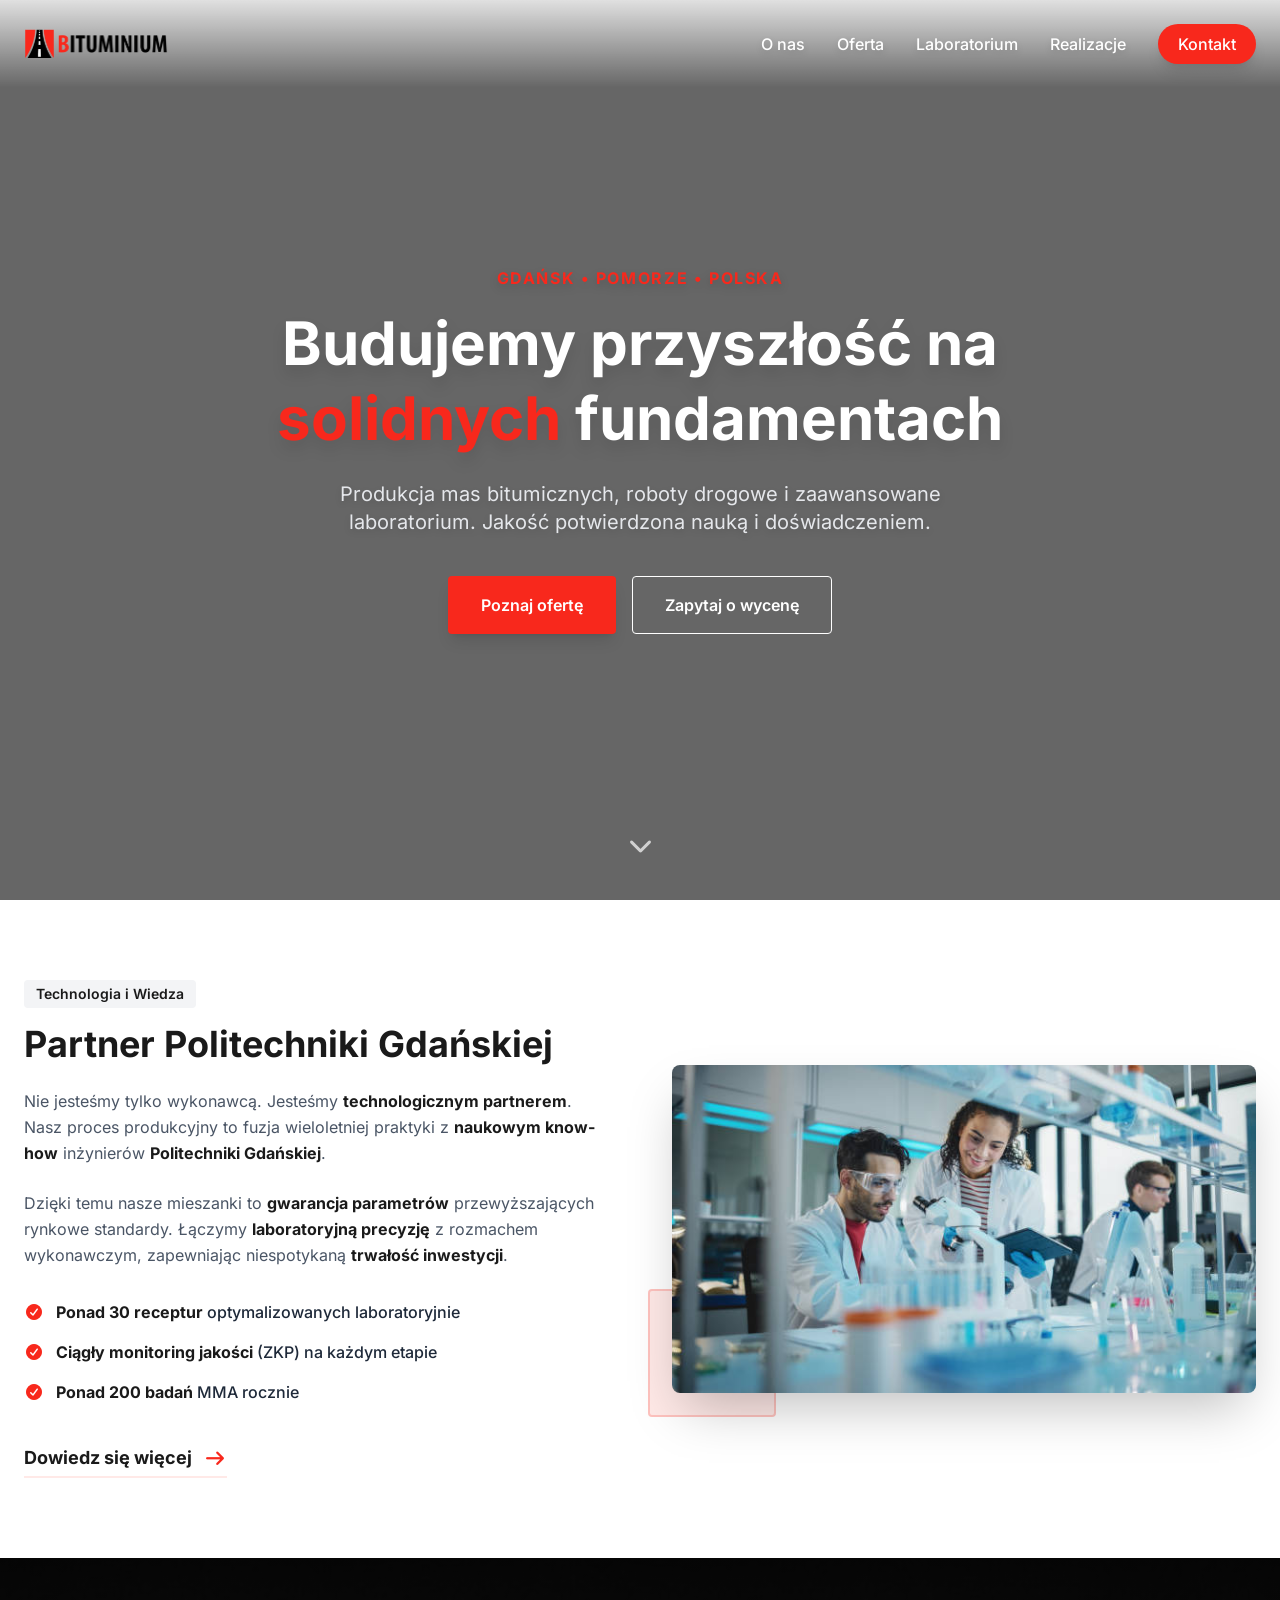
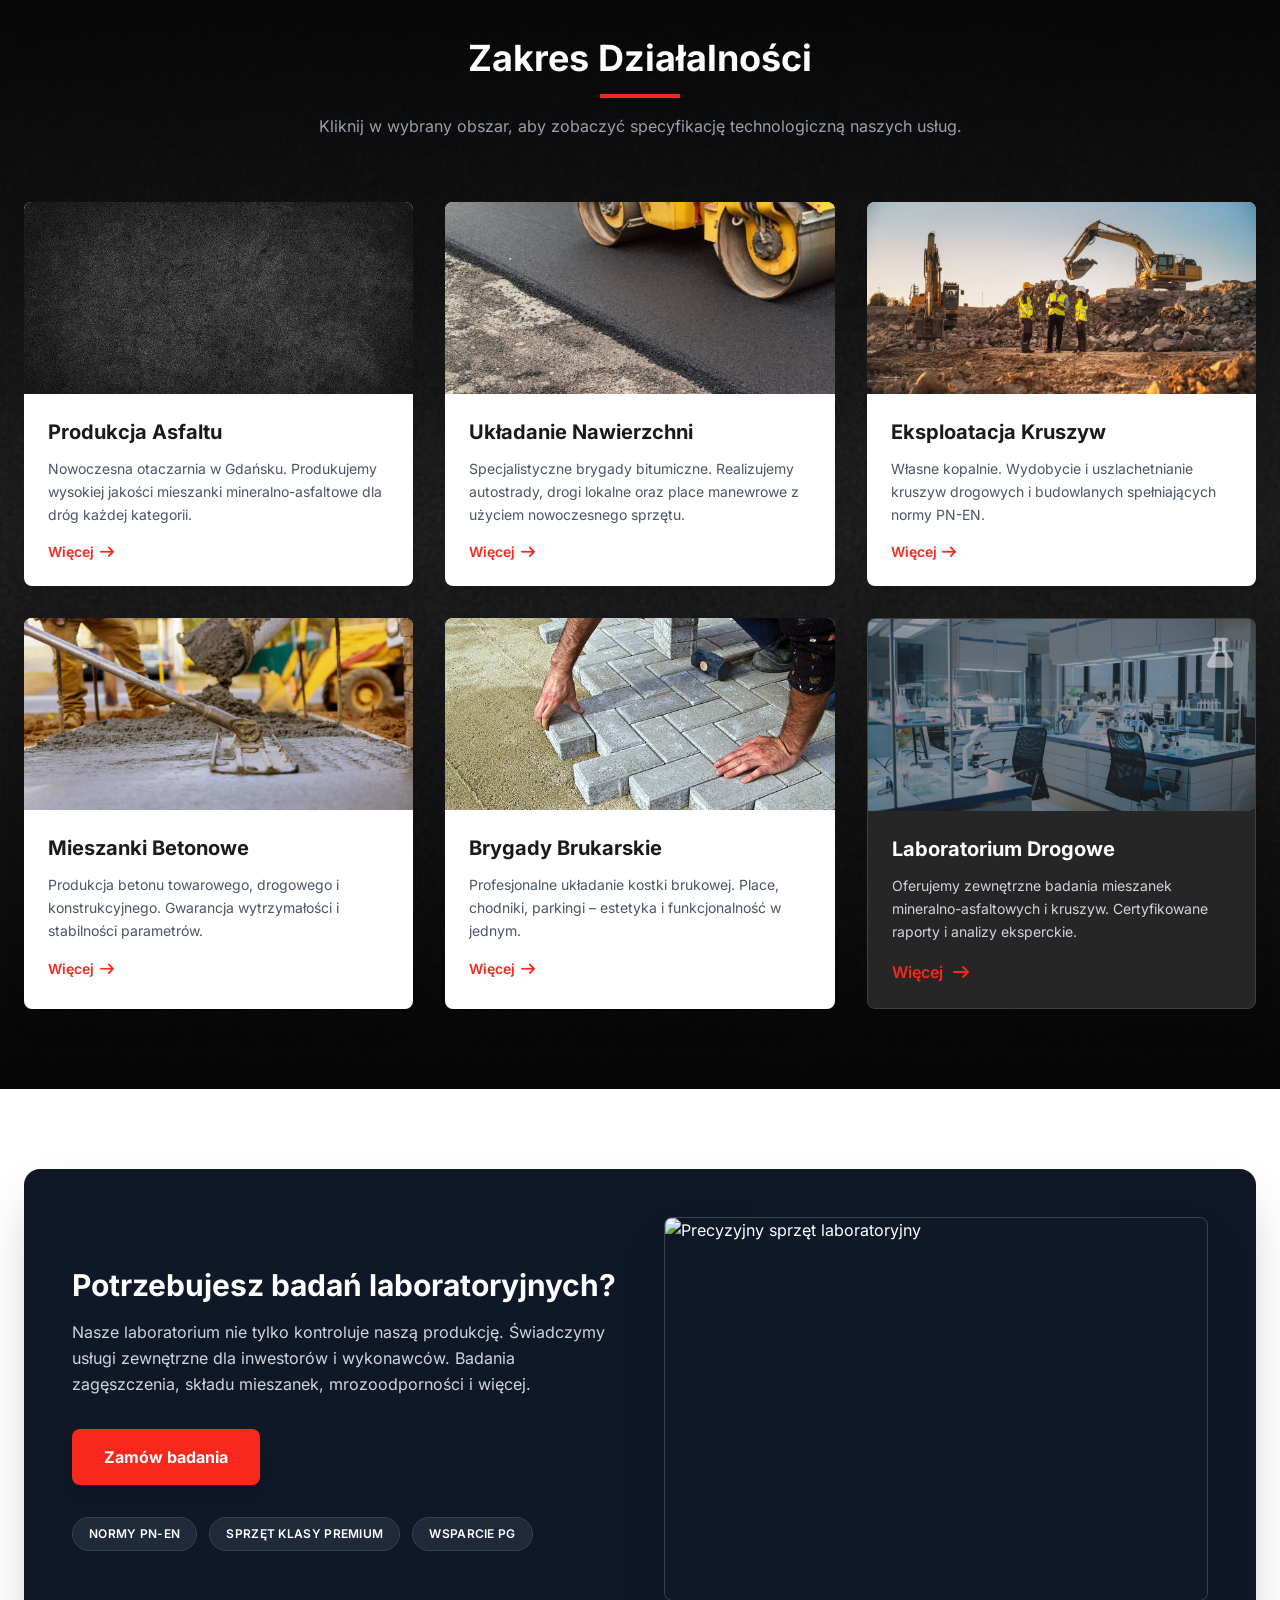
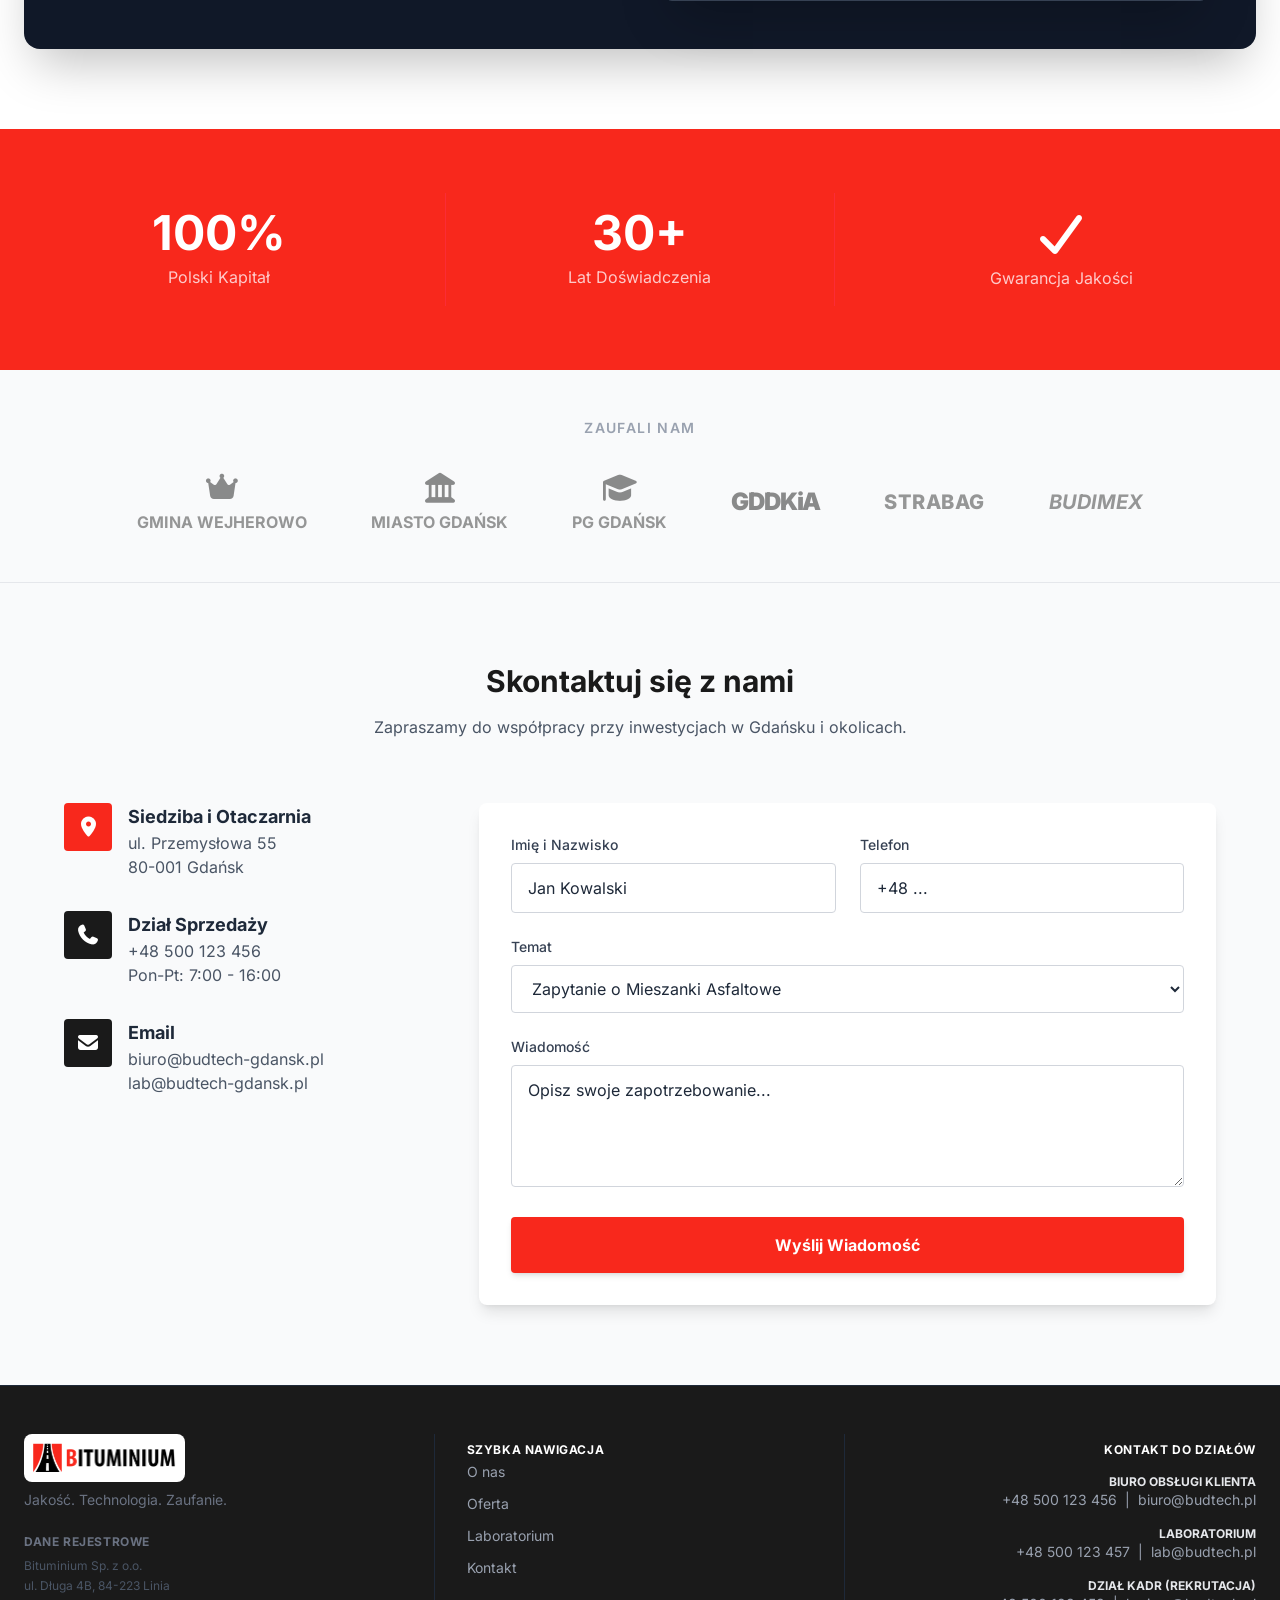
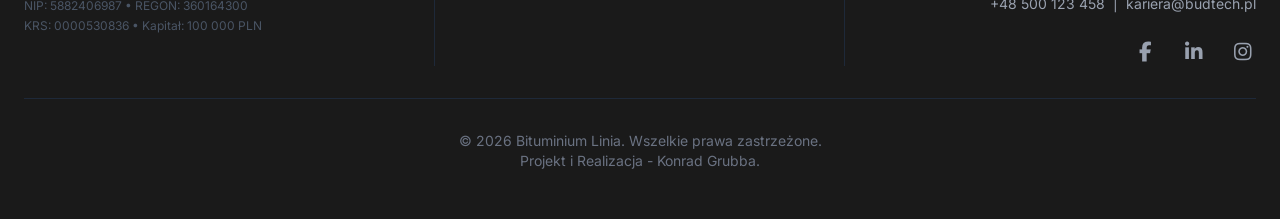
==== index.html @ 9b668a24 "Add files via upload" ====
﻿<!DOCTYPE html>
<html lang="pl">
<head>
    <meta charset="UTF-8">
    <meta name="viewport" content="width=device-width, initial-scale=1.0">
    <title>Infrastruktura i Budownictwo Drogowe | Jakość i Technologia</title>
    <link rel="stylesheet" href="Assets/CSS/style.css">

    <!-- Tailwind CSS (Styling Framework) -->
    <!-- <script src="https://cdn.tailwindcss.com"></script> -->
    <link rel="stylesheet" href="Assets/CSS/tailwind.css" />

    <!-- Font Awesome (Icons) -->
    <!-- <link rel="stylesheet" href="https://cdnjs.cloudflare.com/ajax/libs/font-awesome/6.4.0/css/all.min.css"> -->
    <link rel="stylesheet" href="Assets/CSS/all.min.css" />

    <!-- Google Fonts (Modern, Technical Font) -->
    <!-- <link href="https://fonts.googleapis.com/css2?family=Inter:wght@300;400;600;700&display=swap" rel="stylesheet"> -->
    <link rel="stylesheet" href="Assets/CSS/fonts.css" />

    <!-- Konfiguracja kolorów Tailwind -->
    <script src="Scripts/tailwind.js"></script>

    <script src="Scripts/script.js" defer></script>
    <script src="Scripts/modal.js" defer></script>

</head>
<body class="bg-white text-gray-800">

    <!-- Navigation -->
    <nav id="navbar" class="fixed w-full z-50 transition-all duration-300 bg-gradient-to-b from-white/80 to-transparent text-white py-6">
        <div class="container mx-auto px-6 flex justify-between items-center">
            <a href="index.html" class="flex items-center">
                <img src="Assets/Images/logo.png"
                     alt="Bituminium"
                     class="h-8 w-auto object-contain">
            </a>

            <!-- Desktop Menu -->
            <div class="hidden md:flex space-x-8 items-center font-medium">
                <a href="about.html" class="hover:text-brand-red transition shadow-black drop-shadow-md">O nas</a>
                <a href="service.html" class="hover:text-brand-red transition shadow-black drop-shadow-md">Oferta</a>
                <a href="lab.html" class="hover:text-brand-red transition shadow-black drop-shadow-md">Laboratorium</a>
                <a href="gallery.html" class="hover:text-brand-red transition shadow-black drop-shadow-md">Realizacje</a>
                <a href="contact.html" class="px-5 py-2 bg-brand-red hover:bg-brand-darkRed rounded-full transition text-white shadow-lg">Kontakt</a>
            </div>

            <!-- Mobile Menu Button -->
            <button id="mobile-menu-btn" class="md:hidden text-2xl focus:outline-none">
                <i id="mobile-menu-icon" class="fa-solid fa-bars transition-transform duration-300"></i>
            </button>
        </div>

        <!-- Mobile Menu Panel -->
        <div id="mobile-menu" class="md:hidden bg-white/90 backdrop-blur-md rounded-t-2xl rounded-b-2xl w-full absolute top-full left-0 border-t border-b border-gray-200 transition-all duration-300 ease-in-out opacity-0 invisible -translate-y-4 shadow-xl">
            <div id="mobile-menu-inner" class="flex flex-col px-6 py-4 space-y-4 text-brand-black">
                <a href="about.html" class="block px-6 py-4 text-lg rounded-2xl hover:text-brand-red hover:bg-gray-100 transition">O nas</a>
                <a href="service.html" class="block px-6 py-4 text-lg rounded-2xl hover:text-brand-red hover:bg-gray-100 transition">Oferta</a>
                <a href="lab.html" class="block px-6 py-4 text-lg rounded-2xl hover:text-brand-red hover:bg-gray-100 transition">Laboratorium</a>
                <a href="gallery.html" class="block px-6 py-4 text-lg rounded-2xl hover:text-brand-red hover:bg-gray-100 transition">Realizacje</a>
                <a href="contact.html" class="block px-6 py-4 text-lg rounded-2xl text-white bg-brand-red font-bold text-center mt-2 transition shadow-md">Kontakt</a>
            </div>
        </div>
    </nav>

    <!-- Hero Section with Video Background -->
    <header class="relative h-screen flex items-center justify-center text-center px-6 overflow-hidden">

        <!-- Video Background -->
        <div class="absolute inset-0 w-full h-full z-0">
            <video autoplay muted loop playsinline class="object-cover w-full h-full">
                <source src="Assets/Video/hero.mp4" type="video/mp4">
                Twoja przeglądarka nie obsługuje wideo.
            </video>
            <div class="absolute inset-0 bg-black/60 z-10"></div>
        </div>

        <div class="max-w-4xl text-white fade-in-section relative z-20">
            <p class="text-brand-red font-bold tracking-widest uppercase mb-4 text-sm md:text-base drop-shadow-lg">Gdańsk • Pomorze • Polska</p>
            <h1 class="text-4xl md:text-6xl font-bold mb-6 leading-tight drop-shadow-xl">
                Budujemy przyszłość na <span class="text-brand-red">solidnych</span> fundamentach
            </h1>
            <p class="text-gray-200 text-lg md:text-xl mb-10 max-w-2xl mx-auto drop-shadow-md">
                Produkcja mas bitumicznych, roboty drogowe i zaawansowane laboratorium.
                Jakość potwierdzona nauką i doświadczeniem.
            </p>
            <div class="flex flex-col md:flex-row gap-4 justify-center">
                <a href="service.html" class="px-8 py-4 bg-brand-red hover:bg-brand-darkRed text-white rounded font-semibold transition shadow-lg border border-transparent">
                    Poznaj ofertę
                </a>
                <a href="contact.html" class="px-8 py-4 bg-transparent hover:bg-white hover:text-brand-black text-white border border-white rounded font-semibold transition backdrop-blur-sm">
                    Zapytaj o wycenę
                </a>
            </div>
        </div>

        <!-- Scroll Down Indicator -->
        <div class="absolute bottom-10 left-1/2 transform -translate-x-1/2 animate-bounce text-white opacity-70 z-20">
            <i class="fa-solid fa-chevron-down text-2xl"></i>
        </div>
    </header>

    <!-- O Nas / Współpraca z PG -->
    <section id="o-nas" class="py-20 bg-white">
        <div class="container mx-auto px-6">
            <div class="flex flex-col lg:flex-row items-center gap-16">

                <!-- Left Column: Content & Action -->
                <div class="lg:w-1/2 fade-in-section flex flex-col justify-center">
                    <div class="inline-block bg-gray-100 text-brand-black px-3 py-1 rounded text-sm font-semibold mb-4 self-start">
                        Technologia i Wiedza
                    </div>
                    <h2 class="text-3xl md:text-4xl font-bold mb-6 text-brand-black">
                        Partner Politechniki Gdańskiej
                    </h2>
                    <p class="text-gray-600 mb-6 leading-relaxed">
                        Nie jesteśmy tylko wykonawcą. Jesteśmy <strong class="text-brand-black">technologicznym partnerem</strong>.
                        Nasz proces produkcyjny to fuzja wieloletniej praktyki z <strong class="text-brand-black">naukowym know-how</strong>
                        inżynierów <strong class="text-brand-black">Politechniki Gdańskiej</strong>.
                    </p>
                    <p class="text-gray-600 mb-8 leading-relaxed">
                        Dzięki temu nasze mieszanki to <strong class="text-brand-black">gwarancja parametrów</strong> przewyższających rynkowe standardy.
                        Łączymy <strong class="text-brand-black">laboratoryjną precyzję</strong> z rozmachem wykonawczym, zapewniając
                        niespotykaną <strong class="text-brand-black">trwałość inwestycji</strong>.
                    </p>

                    <ul class="space-y-4 mb-10">
                        <li class="flex items-center">
                            <span class="text-brand-red mr-3"><i class="fa-solid fa-check-circle"></i></span>
                            <span class="font-medium"><strong class="text-brand-black">Ponad 30 receptur</strong> optymalizowanych laboratoryjnie</span>
                        </li>
                        <li class="flex items-center">
                            <span class="text-brand-red mr-3"><i class="fa-solid fa-check-circle"></i></span>
                            <span class="font-medium"><strong class="text-brand-black">Ciągły monitoring jakości</strong> (ZKP) na każdym etapie</span>
                        </li>
                        <li class="flex items-center">
                            <span class="text-brand-red mr-3"><i class="fa-solid fa-check-circle"></i></span>
                            <span class="font-medium"><strong class="text-brand-black">Ponad 200 badań</strong> MMA rocznie</span>
                        </li>
                    </ul>

                    <a href="about.html" class="group inline-flex items-center gap-3 text-brand-black font-bold text-lg hover:text-brand-red transition border-b-2 border-brand-red/10 hover:border-brand-red pb-1 self-start">
                        Dowiedz się więcej
                        <i class="fa-solid fa-arrow-right transform group-hover:translate-x-1 transition text-brand-red"></i>
                    </a>
                </div>

                <!-- Right Column: Visual Only -->
                <div class="lg:w-1/2 fade-in-section delay-100 flex flex-col items-center">

                    <div class="relative w-full group cursor-pointer">
                        <a href="about.html" class="block relative z-10 overflow-hidden rounded-lg shadow-2xl">
                            <img src="Assets/Images/lab1.jpg"
                                 alt="Inżynierowie w laboratorium"
                                 class="w-full h-full object-cover transform transition duration-500 group-hover:scale-105 group-hover:brightness-90">

                            <div class="absolute inset-0 flex items-center justify-center opacity-0 group-hover:opacity-100 transition duration-300 bg-black/20">
                                <div class="w-16 h-16 bg-white rounded-full flex items-center justify-center text-brand-red text-2xl shadow-xl transform scale-75 group-hover:scale-100 transition duration-300">
                                    <i class="fa-solid fa-arrow-right"></i>
                                </div>
                            </div>
                        </a>

                        <div class="absolute -bottom-6 -left-6 w-32 h-32 bg-brand-red/10 border-2 border-brand-red/20 rounded z-0 hidden md:block"></div>
                    </div>

                </div>
            </div>
        </div>
    </section>

    <!-- Oferta (DARK MODE SECTION) -->
    <section id="oferta" class="py-20 relative bg-brand-black overflow-hidden">

        <!-- Dark Textured Background -->
        <div class="absolute inset-0 z-0 pointer-events-none">
            <!-- Ciemna tekstura asfaltu/betonu z niskim opacity -->
            <img src="Assets/Images/asfalt.jpg"
                 class="w-full h-full object-cover opacity-[0.15] grayscale"
                 alt="Tekstura tła">
            <!-- Winieta na krawędziach dla lepszego efektu -->
            <div class="absolute inset-0 bg-gradient-to-t from-black via-transparent to-black opacity-80"></div>
        </div>

        <div class="container mx-auto px-6 relative z-10">
            <div class="text-center mb-16 fade-in-section">
                <!-- Zmiana koloru tekstu na biały -->
                <h2 class="text-3xl md:text-4xl font-bold text-white mb-4">Zakres Działalności</h2>
                <div class="w-20 h-1 bg-brand-red mx-auto"></div>
                <p class="text-gray-400 mt-4 max-w-2xl mx-auto">Kliknij w wybrany obszar, aby zobaczyć specyfikację technologiczną naszych usług.</p>
            </div>

            <div class="grid grid-cols-1 md:grid-cols-2 lg:grid-cols-3 gap-8">

                <!-- Service 1: Asfalt -->
                <div class="service-card bg-white rounded-lg shadow-xl border-0 overflow-hidden group fade-in-section" onclick="openServiceModal('asfalt')">
                    <div class="h-48 overflow-hidden">
                        <img src="Assets/Images/asfalt.jpg"
                             alt="Otaczarnia mas bitumicznych"
                             class="w-full h-full object-cover transform group-hover:scale-110 transition duration-500">
                    </div>
                    <div class="p-6">
                        <h3 class="text-xl font-bold mb-3 text-brand-black">Produkcja Asfaltu</h3>
                        <p class="text-gray-600 text-sm leading-relaxed mb-4">
                            Nowoczesna otaczarnia w Gdańsku. Produkujemy wysokiej jakości mieszanki mineralno-asfaltowe dla dróg każdej kategorii.
                        </p>
                        <div class="text-brand-red text-sm font-semibold flex items-center gap-1 group-hover:gap-2 transition-all">
                            Więcej <i class="fa-solid fa-arrow-right"></i>
                        </div>
                    </div>
                </div>

                <!-- Service 2: Nawierzchnie -->
                <div class="service-card bg-white rounded-lg shadow-xl border-0 overflow-hidden group fade-in-section delay-100" onclick="openServiceModal('nawierzchnie')">
                    <div class="h-48 overflow-hidden">
                        <img src="Assets/Images/MMA.jpg"
                             alt="Rozściełacz asfaltu przy pracy"
                             class="w-full h-full object-cover transform group-hover:scale-110 transition duration-500">
                    </div>
                    <div class="p-6">
                        <h3 class="text-xl font-bold mb-3 text-brand-black">Układanie Nawierzchni</h3>
                        <p class="text-gray-600 text-sm leading-relaxed mb-4">
                            Specjalistyczne brygady bitumiczne. Realizujemy autostrady, drogi lokalne oraz place manewrowe z użyciem nowoczesnego sprzętu.
                        </p>
                        <div class="text-brand-red text-sm font-semibold flex items-center gap-1 group-hover:gap-2 transition-all">
                            Więcej <i class="fa-solid fa-arrow-right"></i>
                        </div>
                    </div>
                </div>

                <!-- Service 3: Kruszywa -->
                <div class="service-card bg-white rounded-lg shadow-xl border-0 overflow-hidden group fade-in-section delay-200" onclick="openServiceModal('kruszywa')">
                    <div class="h-48 overflow-hidden">
                        <img src="Assets/Images/zwirownia.jpg"
                             alt="Kruszywo budowlane"
                             class="w-full h-full object-cover transform group-hover:scale-110 transition duration-500">
                    </div>
                    <div class="p-6">
                        <h3 class="text-xl font-bold mb-3 text-brand-black">Eksploatacja Kruszyw</h3>
                        <p class="text-gray-600 text-sm leading-relaxed mb-4">
                            Własne kopalnie. Wydobycie i uszlachetnianie kruszyw drogowych i budowlanych spełniających normy PN-EN.
                        </p>
                        <div class="text-brand-red text-sm font-semibold flex items-center gap-1 group-hover:gap-2 transition-all">
                            Więcej <i class="fa-solid fa-arrow-right"></i>
                        </div>
                    </div>
                </div>

                <!-- Service 4: Beton -->
                <div class="service-card bg-white rounded-lg shadow-xl border-0 overflow-hidden group fade-in-section" onclick="openServiceModal('beton')">
                    <div class="h-48 overflow-hidden">
                        <img src="Assets/Images/beton.jpg"
                             alt="Betonowóz na budowie"
                             class="w-full h-full object-cover transform group-hover:scale-110 transition duration-500">
                    </div>
                    <div class="p-6">
                        <h3 class="text-xl font-bold mb-3 text-brand-black">Mieszanki Betonowe</h3>
                        <p class="text-gray-600 text-sm leading-relaxed mb-4">
                            Produkcja betonu towarowego, drogowego i konstrukcyjnego. Gwarancja wytrzymałości i stabilności parametrów.
                        </p>
                        <div class="text-brand-red text-sm font-semibold flex items-center gap-1 group-hover:gap-2 transition-all">
                            Więcej <i class="fa-solid fa-arrow-right"></i>
                        </div>
                    </div>
                </div>

                <!-- Service 5: Bruk -->
                <div class="service-card bg-white rounded-lg shadow-xl border-0 overflow-hidden group fade-in-section delay-100" onclick="openServiceModal('bruk')">
                    <div class="h-48 overflow-hidden">
                        <img src="Assets/Images/bruk.jpg"
                             alt="Układanie kostki brukowej"
                             class="w-full h-full object-cover transform group-hover:scale-110 transition duration-500">
                    </div>
                    <div class="p-6">
                        <h3 class="text-xl font-bold mb-3 text-brand-black">Brygady Brukarskie</h3>
                        <p class="text-gray-600 text-sm leading-relaxed mb-4">
                            Profesjonalne układanie kostki brukowej. Place, chodniki, parkingi – estetyka i funkcjonalność w jednym.
                        </p>
                        <div class="text-brand-red text-sm font-semibold flex items-center gap-1 group-hover:gap-2 transition-all">
                            Więcej <i class="fa-solid fa-arrow-right"></i>
                        </div>
                    </div>
                </div>

                <!-- Service 6: Lab (Dark on Dark, but with border/shadow pop) -->
                <div class="service-card bg-neutral-800 text-white rounded-lg shadow-xl border border-neutral-700 overflow-hidden group fade-in-section delay-200 relative" onclick="openServiceModal('lab')">
                    <div class="h-48 overflow-hidden relative">
                        <img src="Assets/Images/lab.jpg"
                             alt="Laboratorium badawcze"
                             class="w-full h-full object-cover transform group-hover:scale-110 transition duration-500 opacity-60 group-hover:opacity-80">
                        <div class="absolute top-0 right-0 p-4 opacity-50 text-white text-3xl z-10">
                            <i class="fa-solid fa-flask"></i>
                        </div>
                    </div>

                    <div class="p-6 relative z-10">
                        <h3 class="text-xl font-bold mb-3">Laboratorium Drogowe</h3>
                        <p class="text-gray-300 text-sm leading-relaxed mb-4">
                            Oferujemy zewnętrzne badania mieszanek mineralno-asfaltowych i kruszyw. Certyfikowane raporty i analizy eksperckie.
                        </p>
                        <div class="inline-block text-brand-red font-semibold hover:text-white transition cursor-pointer flex items-center gap-1 group-hover:gap-2">
                            Więcej <i class="fa-solid fa-arrow-right ml-1"></i>
                        </div>
                    </div>
                </div>

            </div>
        </div>
    </section>

    <!-- Laboratorium Detail Section -->
    <section id="laboratorium" class="py-20 bg-white relative overflow-hidden">
        <div class="container mx-auto px-6 relative z-10">
            <div class="flex flex-col lg:flex-row items-center justify-between bg-gray-900 text-white rounded-2xl p-8 md:p-12 shadow-2xl gap-12">

                <!-- Left Column: Content + CTA -->
                <div class="lg:w-1/2 flex flex-col items-start">
                    <h2 class="text-3xl font-bold mb-4">Potrzebujesz badań laboratoryjnych?</h2>
                    <p class="text-gray-300 mb-8 leading-relaxed">
                        Nasze laboratorium nie tylko kontroluje naszą produkcję. Świadczymy usługi zewnętrzne dla inwestorów i wykonawców.
                        Badania zagęszczenia, składu mieszanek, mrozoodporności i więcej.
                    </p>

                    <a href="contact.html" class="bg-brand-red hover:bg-white hover:text-brand-red text-white px-8 py-4 rounded-lg font-bold transition text-center shadow-lg mb-8 inline-block">
                        Zamów badania
                    </a>

                    <div class="flex flex-wrap gap-3">
                        <span class="px-4 py-2 bg-gray-800 rounded-full text-xs font-semibold border border-gray-700 uppercase tracking-wide">Normy PN-EN</span>
                        <span class="px-4 py-2 bg-gray-800 rounded-full text-xs font-semibold border border-gray-700 uppercase tracking-wide">Sprzęt klasy premium</span>
                        <span class="px-4 py-2 bg-gray-800 rounded-full text-xs font-semibold border border-gray-700 uppercase tracking-wide">Wsparcie PG</span>
                    </div>
                </div>

                <!-- Right Column: Visual Only (Image) -->
                <div class="lg:w-1/2 w-full flex justify-center lg:justify-end">
                    <img src="https://images.unsplash.com/photo-1579154204601-01588f351e67?q=80&w=1000&auto=format&fit=crop"
                         alt="Precyzyjny sprzęt laboratoryjny"
                         class="rounded-lg shadow-2xl border border-gray-700 w-full object-cover h-64 md:h-80 lg:h-96 transform hover:scale-[1.02] transition duration-500">
                </div>
            </div>
        </div>
    </section>

    <!-- Dlaczego My? (Numbers/Stats) -->
    <section class="py-16 bg-brand-red text-white">
        <div class="container mx-auto px-6">
            <div class="grid grid-cols-1 md:grid-cols-3 gap-8 text-center">
                <div class="p-4">
                    <div class="text-5xl font-bold mb-2">100%</div>
                    <div class="text-red-200">Polski Kapitał</div>
                </div>
                <div class="p-4 border-l-0 md:border-l border-red-500 border-r-0 md:border-r">
                    <div class="text-5xl font-bold mb-2">30+</div>
                    <div class="text-red-200">Lat Doświadczenia</div>
                </div>
                <div class="p-4">
                    <div class="text-5xl font-bold mb-2"><i class="fa-solid fa-check"></i></div>
                    <div class="text-red-200">Gwarancja Jakości</div>
                </div>
            </div>
        </div>
    </section>

    <!-- Logotypy Partnerów -->
    <section class="py-12 bg-gray-50 border-b border-gray-200">
        <div class="container mx-auto px-6">
            <h3 class="text-center text-gray-400 font-semibold uppercase tracking-widest text-sm mb-8">Zaufali nam</h3>
            <div class="flex flex-wrap justify-center items-center gap-10 md:gap-16">

                <div class="partner-logo flex flex-col items-center">
                    <div class="text-3xl text-gray-700 mb-1"><i class="fa-solid fa-crown"></i></div>
                    <span class="font-bold text-gray-600">GMINA WEJHEROWO</span>
                </div>

                <div class="partner-logo flex flex-col items-center">
                    <div class="text-3xl text-gray-700 mb-1"><i class="fa-solid fa-landmark"></i></div>
                    <span class="font-bold text-gray-600">MIASTO GDAŃSK</span>
                </div>

                <div class="partner-logo flex flex-col items-center">
                    <div class="text-3xl text-gray-700 mb-1"><i class="fa-solid fa-graduation-cap"></i></div>
                    <span class="font-bold text-gray-600">PG GDAŃSK</span>
                </div>

                <div class="partner-logo">
                    <span class="text-2xl font-black text-gray-700 tracking-tighter">GDDKiA</span>
                </div>

                <div class="partner-logo">
                    <span class="text-xl font-extrabold text-gray-600 tracking-wide">STRABAG</span>
                </div>

                <div class="partner-logo">
                    <span class="text-xl font-bold text-gray-600 italic">BUDIMEX</span>
                </div>

            </div>
        </div>
    </section>

    <!-- Kontakt -->
    <section id="kontakt" class="py-20 bg-gray-50">
        <div class="container mx-auto px-6">
            <div class="text-center mb-16">
                <h2 class="text-3xl font-bold text-brand-black mb-4">Skontaktuj się z nami</h2>
                <p class="text-gray-600">Zapraszamy do współpracy przy inwestycjach w Gdańsku i okolicach.</p>
            </div>

            <div class="flex flex-col lg:flex-row gap-12 max-w-6xl mx-auto">
                <div class="lg:w-1/3 space-y-8">
                    <div class="flex items-start">
                        <div class="w-12 h-12 bg-brand-red text-white rounded flex items-center justify-center text-xl shrink-0">
                            <i class="fa-solid fa-location-dot"></i>
                        </div>
                        <div class="ml-4">
                            <h3 class="font-bold text-lg">Siedziba i Otaczarnia</h3>
                            <p class="text-gray-600">ul. Przemysłowa 55<br>80-001 Gdańsk</p>
                        </div>
                    </div>

                    <div class="flex items-start">
                        <div class="w-12 h-12 bg-brand-black text-white rounded flex items-center justify-center text-xl shrink-0">
                            <i class="fa-solid fa-phone"></i>
                        </div>
                        <div class="ml-4">
                            <h3 class="font-bold text-lg">Dział Sprzedaży</h3>
                            <p class="text-gray-600">+48 500 123 456<br>Pon-Pt: 7:00 - 16:00</p>
                        </div>
                    </div>

                    <div class="flex items-start">
                        <div class="w-12 h-12 bg-brand-black text-white rounded flex items-center justify-center text-xl shrink-0">
                            <i class="fa-solid fa-envelope"></i>
                        </div>
                        <div class="ml-4">
                            <h3 class="font-bold text-lg">Email</h3>
                            <p class="text-gray-600">biuro@budtech-gdansk.pl<br>lab@budtech-gdansk.pl</p>
                        </div>
                    </div>
                </div>

                <div class="lg:w-2/3 bg-white p-8 rounded-lg shadow-lg">
                    <form onsubmit="event.preventDefault(); alert('Wiadomość została wysłana (symulacja).');">
                        <div class="grid grid-cols-1 md:grid-cols-2 gap-6 mb-6">
                            <div>
                                <label class="block text-sm font-medium text-gray-700 mb-2">Imię i Nazwisko</label>
                                <input type="text" class="w-full px-4 py-3 border border-gray-300 rounded focus:outline-none focus:border-brand-red focus:ring-1 focus:ring-brand-red transition" placeholder="Jan Kowalski">
                            </div>
                            <div>
                                <label class="block text-sm font-medium text-gray-700 mb-2">Telefon</label>
                                <input type="tel" class="w-full px-4 py-3 border border-gray-300 rounded focus:outline-none focus:border-brand-red focus:ring-1 focus:ring-brand-red transition" placeholder="+48 ...">
                            </div>
                        </div>
                        <div class="mb-6">
                            <label class="block text-sm font-medium text-gray-700 mb-2">Temat</label>
                            <select class="w-full px-4 py-3 border border-gray-300 rounded focus:outline-none focus:border-brand-red transition">
                                <option>Zapytanie o Mieszanki Asfaltowe</option>
                                <option>Usługi Brukarskie</option>
                                <option>Laboratorium</option>
                                <option>Kruszywa</option>
                                <option>Inne</option>
                            </select>
                        </div>
                        <div class="mb-6">
                            <label class="block text-sm font-medium text-gray-700 mb-2">Wiadomość</label>
                            <textarea rows="4" class="w-full px-4 py-3 border border-gray-300 rounded focus:outline-none focus:border-brand-red focus:ring-1 focus:ring-brand-red transition" placeholder="Opisz swoje zapotrzebowanie..."></textarea>
                        </div>
                        <button type="submit" class="w-full bg-brand-red hover:bg-brand-darkRed text-white font-bold py-4 rounded transition shadow-md">
                            Wyślij Wiadomość
                        </button>
                    </form>
                </div>
            </div>
        </div>
    </section>

    <!-- Footer -->
    <footer class="bg-brand-black text-white py-12 border-t border-gray-800">
        <div class="container mx-auto px-6">
            <div class="grid grid-cols-1 md:grid-cols-3 gap-8 md:gap-0 mb-8">

                <div class="flex flex-col items-center md:items-start text-center md:text-left md:border-r border-gray-800 md:pr-8">
                    <a href="index.html" class="inline-block mb-2 bg-white rounded-lg p-2">
                        <img src="Assets/Images/logo.png" alt="Bituminium Sp. z o. o." class="h-8 w-auto object-contain">
                    </a>
                    <p class="text-gray-500 text-sm mb-6">Jakość. Technologia. Zaufanie.</p>

                    <div class="text-xs text-gray-600 space-y-1">
                        <p class="font-bold text-gray-500 uppercase tracking-wider mb-2">Dane Rejestrowe</p>
                        <p>Bituminium Sp. z o.o.</p>
                        <p>ul. Długa 4B, 84-223 Linia</p>
                        <p>NIP: 5882406987 &bull; REGON: 360164300</p>
                        <p>KRS: 0000530836 &bull; Kapitał: 100 000 PLN</p>
                    </div>
                </div>

                <div class="flex flex-col items-center md:items-start space-y-3 pt-2 md:border-r border-gray-800 md:px-8">
                    <span class="text-white font-bold uppercase tracking-wider text-xs mb-1">Szybka Nawigacja</span>
                    <a href="about.html" class="text-gray-400 hover:text-brand-red transition text-sm">O nas</a>
                    <a href="service.html" class="text-gray-400 hover:text-brand-red transition text-sm">Oferta</a>
                    <a href="lab.html" class="text-gray-400 hover:text-brand-red transition text-sm">Laboratorium</a>
                    <a href="contact.html" class="text-gray-400 hover:text-brand-red transition text-sm">Kontakt</a>
                </div>

                <div class="flex flex-col items-center md:items-end text-center md:text-right pt-2 md:pl-8">
                    <span class="text-white font-bold uppercase tracking-wider text-xs mb-4">Kontakt do działów</span>

                    <div class="space-y-4 mb-6 text-sm text-gray-400">
                        <div>
                            <strong class="text-gray-200 block text-xs uppercase">Biuro Obsługi Klienta</strong>
                            <a href="tel:+48500123456" class="hover:text-white transition">+48 500 123 456</a>
                            <span class="mx-1">|</span>
                            <a href="mailto:biuro@budtech.pl" class="hover:text-white transition">biuro@budtech.pl</a>
                        </div>

                        <div>
                            <strong class="text-gray-200 block text-xs uppercase">Laboratorium</strong>
                            <a href="tel:+48500123457" class="hover:text-white transition">+48 500 123 457</a>
                            <span class="mx-1">|</span>
                            <a href="mailto:lab@budtech.pl" class="hover:text-white transition">lab@budtech.pl</a>
                        </div>

                        <div>
                            <strong class="text-gray-200 block text-xs uppercase">Dział Kadr (Rekrutacja)</strong>
                            <a href="tel:+48500123458" class="hover:text-white transition">+48 500 123 458</a>
                            <span class="mx-1">|</span>
                            <a href="mailto:kariera@budtech.pl" class="hover:text-white transition">kariera@budtech.pl</a>
                        </div>
                    </div>

                    <div class="flex space-x-6 mt-auto">
                        <a href="#" class="text-gray-400 hover:text-white transition text-xl"><i class="fa-brands fa-facebook-f"></i></a>
                        <a href="#" class="text-gray-400 hover:text-white transition text-xl"><i class="fa-brands fa-linkedin-in"></i></a>
                        <a href="#" class="text-gray-400 hover:text-white transition text-xl"><i class="fa-brands fa-instagram"></i></a>
                    </div>
                </div>

            </div>

            <div class="border-t border-gray-800 pt-8 text-center text-gray-500 text-sm">
                &copy; 2026 Bituminium Linia. Wszelkie prawa zastrzeżone. <br>
                Projekt i Realizacja - Konrad Grubba.
            </div>
        </div>
    </footer>

    <!-- Service Details Modal -->
    <div id="service-modal" class="fixed inset-0 z-[100] flex items-center justify-center p-4 bg-black/60 backdrop-blur-sm hidden" onclick="if(event.target === this) closeServiceModal()">
        <div id="modal-content" class="bg-white rounded-2xl w-full max-w-2xl max-h-[90vh] overflow-y-auto shadow-2xl relative flex flex-col">

            <!-- Sticky Header -->
            <div class="sticky top-0 bg-white border-b border-gray-100 p-6 flex justify-between items-center z-20 rounded-t-2xl">
                <div class="flex items-center gap-4">
                    <div id="modal-icon" class="w-12 h-12 bg-red-50 text-brand-red rounded-full flex items-center justify-center text-xl">
                        <i class="fa-solid fa-road"></i>
                    </div>
                    <h3 id="modal-title" class="text-2xl font-bold text-gray-900">Tytuł Usługi</h3>
                </div>
                <button onclick="closeServiceModal()" class="text-gray-400 hover:text-gray-600 transition p-2 text-2xl">
                    <i class="fa-solid fa-xmark"></i>
                </button>
            </div>

            <!-- Scrollable Content -->
            <div class="p-8 overflow-y-auto flex-1">
                <!-- Main Image Section -->
                <div class="mb-3 rounded-xl overflow-hidden h-64 shadow-md bg-gray-100 relative group">
                    <img id="modal-main-image" src="" alt="Zdjęcie główne" class="w-full h-full object-cover transition-opacity duration-300">
                    <div class="absolute bottom-2 right-2 bg-black/50 text-white text-xs px-2 py-1 rounded backdrop-blur-sm pointer-events-none">
                        Główny widok
                    </div>
                </div>

                <!-- Gallery Section (Moved Up & Compacted) -->
                <div id="modal-gallery" class="grid grid-cols-4 sm:grid-cols-5 gap-2 mb-6">
                    <!-- Images will be injected here via JS -->
                </div>

                <p id="modal-description" class="text-gray-600 leading-relaxed mb-6">Opis usługi...</p>

                <h4 class="font-bold text-lg mb-4 text-brand-black">Specyfikacja i Możliwości:</h4>
                <ul id="modal-features" class="space-y-3 mb-8"></ul>

                <div class="bg-gray-50 p-6 rounded-xl border border-gray-100">
                    <h4 class="font-bold text-sm uppercase tracking-wide text-gray-500 mb-3">Dlaczego my?</h4>
                    <p id="modal-highlight" class="font-medium text-brand-black">Wyróżnik...</p>
                </div>
            </div>

            <!-- Sticky Footer -->
            <div class="p-6 bg-gray-50 border-t border-gray-100 flex justify-end gap-3 sticky bottom-0 rounded-b-2xl z-20">
                <button onclick="closeServiceModal()" class="px-6 py-2.5 text-gray-600 hover:bg-gray-200 rounded-lg transition font-medium">Zamknij</button>
                <!-- Zmodyfikowany przycisk z ID -->
                <a id="modal-cta-btn" href="#" class="px-6 py-2.5 bg-brand-red hover:bg-brand-darkRed text-white rounded-lg transition font-medium shadow-md flex items-center gap-2">
                    Zobacz więcej <i class="fa-solid fa-arrow-right text-sm"></i>
                </a>
            </div>
        </div>
    </div>
</body>
</html>
---- Assets/CSS/style.css ----
/* Custom Styles & Animations */
body {
    font-family: 'Inter', sans-serif;
    scroll-behavior: smooth;
}

/* Hero Video Background Overlay */
.hero-overlay {
    background: linear-gradient(to bottom, rgba(0,0,0,0.3) 0%, rgba(0,0,0,0.7) 100%);
}

.fade-in-section {
    opacity: 0;
    transform: translateY(20px);
    transition: opacity 0.6s ease-out, transform 0.6s ease-out;
    will-change: opacity, visibility;
}

    .fade-in-section.is-visible {
        opacity: 1;
        transform: none;
    }

/* Hover effect for cards */
.service-card {
    transition: all 0.3s ease;
    cursor: pointer;
}

    .service-card:hover {
        transform: translateY(-5px);
        box-shadow: 0 10px 25px -5px rgba(0, 0, 0, 0.1), 0 8px 10px -6px rgba(0, 0, 0, 0.1);
        border-color: #D32F2F; /* Subtelne pod�wietlenie ramki */
    }

/* Modal Animation */
#service-modal {
    transition: opacity 0.3s ease-in-out, visibility 0.3s ease-in-out;
}

    #service-modal.hidden {
        opacity: 0;
        visibility: hidden;
        pointer-events: none;
    }

    #service-modal:not(.hidden) {
        opacity: 1;
        visibility: visible;
        pointer-events: auto;
    }

#modal-content {
    transition: transform 0.3s cubic-bezier(0.34, 1.56, 0.64, 1); /* Bouncy pop effect like OneUI */
}

#service-modal.hidden #modal-content {
    transform: scale(0.95) translateY(10px);
}

#service-modal:not(.hidden) #modal-content {
    transform: scale(1) translateY(0);
}

/* Partner Logo Styles */
.partner-logo {
    filter: grayscale(100%);
    opacity: 0.6;
    transition: all 0.4s ease;
}

    .partner-logo:hover {
        filter: grayscale(0%);
        opacity: 1;
        transform: scale(1.05);
    }

/* Main Image Transition */
#modal-main-image {
    transition: opacity 0.3s ease-in-out;
}
---- Assets/CSS/fonts.css ----
/* inter-100 - latin_latin-ext */
@font-face {
    font-display: swap; /* Check https://developer.mozilla.org/en-US/docs/Web/CSS/@font-face/font-display for other options. */
    font-family: 'Inter';
    font-style: normal;
    font-weight: 100;
    src: url('../Fonts/inter-v20-latin_latin-ext-100.woff2') format('woff2'); /* Chrome 36+, Opera 23+, Firefox 39+, Safari 12+, iOS 10+ */
}
/* inter-100italic - latin_latin-ext */
@font-face {
    font-display: swap; /* Check https://developer.mozilla.org/en-US/docs/Web/CSS/@font-face/font-display for other options. */
    font-family: 'Inter';
    font-style: italic;
    font-weight: 100;
    src: url('../Fonts/inter-v20-latin_latin-ext-100italic.woff2') format('woff2'); /* Chrome 36+, Opera 23+, Firefox 39+, Safari 12+, iOS 10+ */
}
/* inter-200 - latin_latin-ext */
@font-face {
    font-display: swap; /* Check https://developer.mozilla.org/en-US/docs/Web/CSS/@font-face/font-display for other options. */
    font-family: 'Inter';
    font-style: normal;
    font-weight: 200;
    src: url('../Fonts/inter-v20-latin_latin-ext-200.woff2') format('woff2'); /* Chrome 36+, Opera 23+, Firefox 39+, Safari 12+, iOS 10+ */
}
/* inter-200italic - latin_latin-ext */
@font-face {
    font-display: swap; /* Check https://developer.mozilla.org/en-US/docs/Web/CSS/@font-face/font-display for other options. */
    font-family: 'Inter';
    font-style: italic;
    font-weight: 200;
    src: url('../Fonts/inter-v20-latin_latin-ext-200italic.woff2') format('woff2'); /* Chrome 36+, Opera 23+, Firefox 39+, Safari 12+, iOS 10+ */
}
/* inter-300 - latin_latin-ext */
@font-face {
    font-display: swap; /* Check https://developer.mozilla.org/en-US/docs/Web/CSS/@font-face/font-display for other options. */
    font-family: 'Inter';
    font-style: normal;
    font-weight: 300;
    src: url('../Fonts/inter-v20-latin_latin-ext-300.woff2') format('woff2'); /* Chrome 36+, Opera 23+, Firefox 39+, Safari 12+, iOS 10+ */
}
/* inter-300italic - latin_latin-ext */
@font-face {
    font-display: swap; /* Check https://developer.mozilla.org/en-US/docs/Web/CSS/@font-face/font-display for other options. */
    font-family: 'Inter';
    font-style: italic;
    font-weight: 300;
    src: url('../Fonts/inter-v20-latin_latin-ext-300italic.woff2') format('woff2'); /* Chrome 36+, Opera 23+, Firefox 39+, Safari 12+, iOS 10+ */
}
/* inter-regular - latin_latin-ext */
@font-face {
    font-display: swap; /* Check https://developer.mozilla.org/en-US/docs/Web/CSS/@font-face/font-display for other options. */
    font-family: 'Inter';
    font-style: normal;
    font-weight: 400;
    src: url('../Fonts/inter-v20-latin_latin-ext-regular.woff2') format('woff2'); /* Chrome 36+, Opera 23+, Firefox 39+, Safari 12+, iOS 10+ */
}
/* inter-italic - latin_latin-ext */
@font-face {
    font-display: swap; /* Check https://developer.mozilla.org/en-US/docs/Web/CSS/@font-face/font-display for other options. */
    font-family: 'Inter';
    font-style: italic;
    font-weight: 400;
    src: url('../Fonts/inter-v20-latin_latin-ext-italic.woff2') format('woff2'); /* Chrome 36+, Opera 23+, Firefox 39+, Safari 12+, iOS 10+ */
}
/* inter-500 - latin_latin-ext */
@font-face {
    font-display: swap; /* Check https://developer.mozilla.org/en-US/docs/Web/CSS/@font-face/font-display for other options. */
    font-family: 'Inter';
    font-style: normal;
    font-weight: 500;
    src: url('../Fonts/inter-v20-latin_latin-ext-500.woff2') format('woff2'); /* Chrome 36+, Opera 23+, Firefox 39+, Safari 12+, iOS 10+ */
}
/* inter-500italic - latin_latin-ext */
@font-face {
    font-display: swap; /* Check https://developer.mozilla.org/en-US/docs/Web/CSS/@font-face/font-display for other options. */
    font-family: 'Inter';
    font-style: italic;
    font-weight: 500;
    src: url('../Fonts/inter-v20-latin_latin-ext-500italic.woff2') format('woff2'); /* Chrome 36+, Opera 23+, Firefox 39+, Safari 12+, iOS 10+ */
}
/* inter-600 - latin_latin-ext */
@font-face {
    font-display: swap; /* Check https://developer.mozilla.org/en-US/docs/Web/CSS/@font-face/font-display for other options. */
    font-family: 'Inter';
    font-style: normal;
    font-weight: 600;
    src: url('../Fonts/inter-v20-latin_latin-ext-600.woff2') format('woff2'); /* Chrome 36+, Opera 23+, Firefox 39+, Safari 12+, iOS 10+ */
}
/* inter-600italic - latin_latin-ext */
@font-face {
    font-display: swap; /* Check https://developer.mozilla.org/en-US/docs/Web/CSS/@font-face/font-display for other options. */
    font-family: 'Inter';
    font-style: italic;
    font-weight: 600;
    src: url('../Fonts/inter-v20-latin_latin-ext-600italic.woff2') format('woff2'); /* Chrome 36+, Opera 23+, Firefox 39+, Safari 12+, iOS 10+ */
}
/* inter-700 - latin_latin-ext */
@font-face {
    font-display: swap; /* Check https://developer.mozilla.org/en-US/docs/Web/CSS/@font-face/font-display for other options. */
    font-family: 'Inter';
    font-style: normal;
    font-weight: 700;
    src: url('../Fonts/inter-v20-latin_latin-ext-700.woff2') format('woff2'); /* Chrome 36+, Opera 23+, Firefox 39+, Safari 12+, iOS 10+ */
}
/* inter-700italic - latin_latin-ext */
@font-face {
    font-display: swap; /* Check https://developer.mozilla.org/en-US/docs/Web/CSS/@font-face/font-display for other options. */
    font-family: 'Inter';
    font-style: italic;
    font-weight: 700;
    src: url('../Fonts/inter-v20-latin_latin-ext-700italic.woff2') format('woff2'); /* Chrome 36+, Opera 23+, Firefox 39+, Safari 12+, iOS 10+ */
}
/* inter-800 - latin_latin-ext */
@font-face {
    font-display: swap; /* Check https://developer.mozilla.org/en-US/docs/Web/CSS/@font-face/font-display for other options. */
    font-family: 'Inter';
    font-style: normal;
    font-weight: 800;
    src: url('../Fonts/inter-v20-latin_latin-ext-800.woff2') format('woff2'); /* Chrome 36+, Opera 23+, Firefox 39+, Safari 12+, iOS 10+ */
}
/* inter-800italic - latin_latin-ext */
@font-face {
    font-display: swap; /* Check https://developer.mozilla.org/en-US/docs/Web/CSS/@font-face/font-display for other options. */
    font-family: 'Inter';
    font-style: italic;
    font-weight: 800;
    src: url('../Fonts/inter-v20-latin_latin-ext-800italic.woff2') format('woff2'); /* Chrome 36+, Opera 23+, Firefox 39+, Safari 12+, iOS 10+ */
}
/* inter-900 - latin_latin-ext */
@font-face {
    font-display: swap; /* Check https://developer.mozilla.org/en-US/docs/Web/CSS/@font-face/font-display for other options. */
    font-family: 'Inter';
    font-style: normal;
    font-weight: 900;
    src: url('../Fonts/inter-v20-latin_latin-ext-900.woff2') format('woff2'); /* Chrome 36+, Opera 23+, Firefox 39+, Safari 12+, iOS 10+ */
}
/* inter-900italic - latin_latin-ext */
@font-face {
    font-display: swap; /* Check https://developer.mozilla.org/en-US/docs/Web/CSS/@font-face/font-display for other options. */
    font-family: 'Inter';
    font-style: italic;
    font-weight: 900;
    src: url('../Fonts/inter-v20-latin_latin-ext-900italic.woff2') format('woff2'); /* Chrome 36+, Opera 23+, Firefox 39+, Safari 12+, iOS 10+ */
}
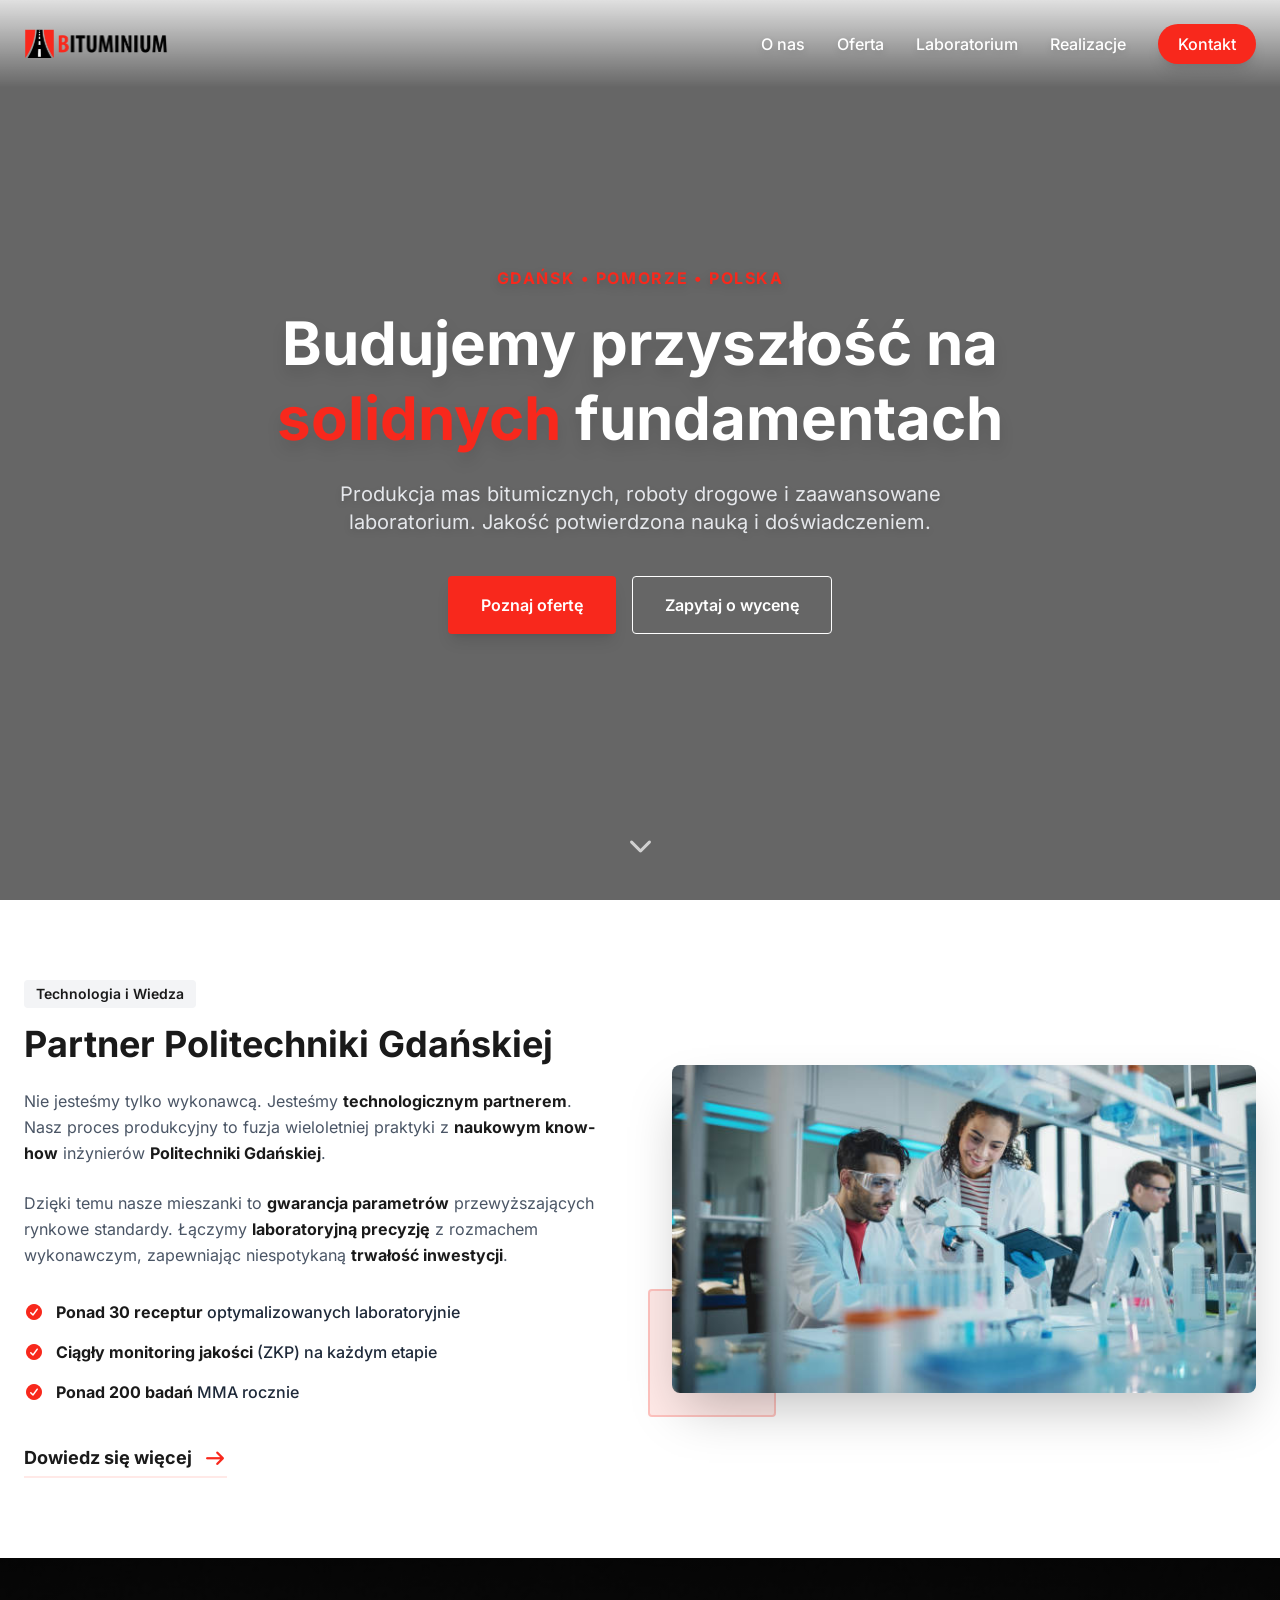
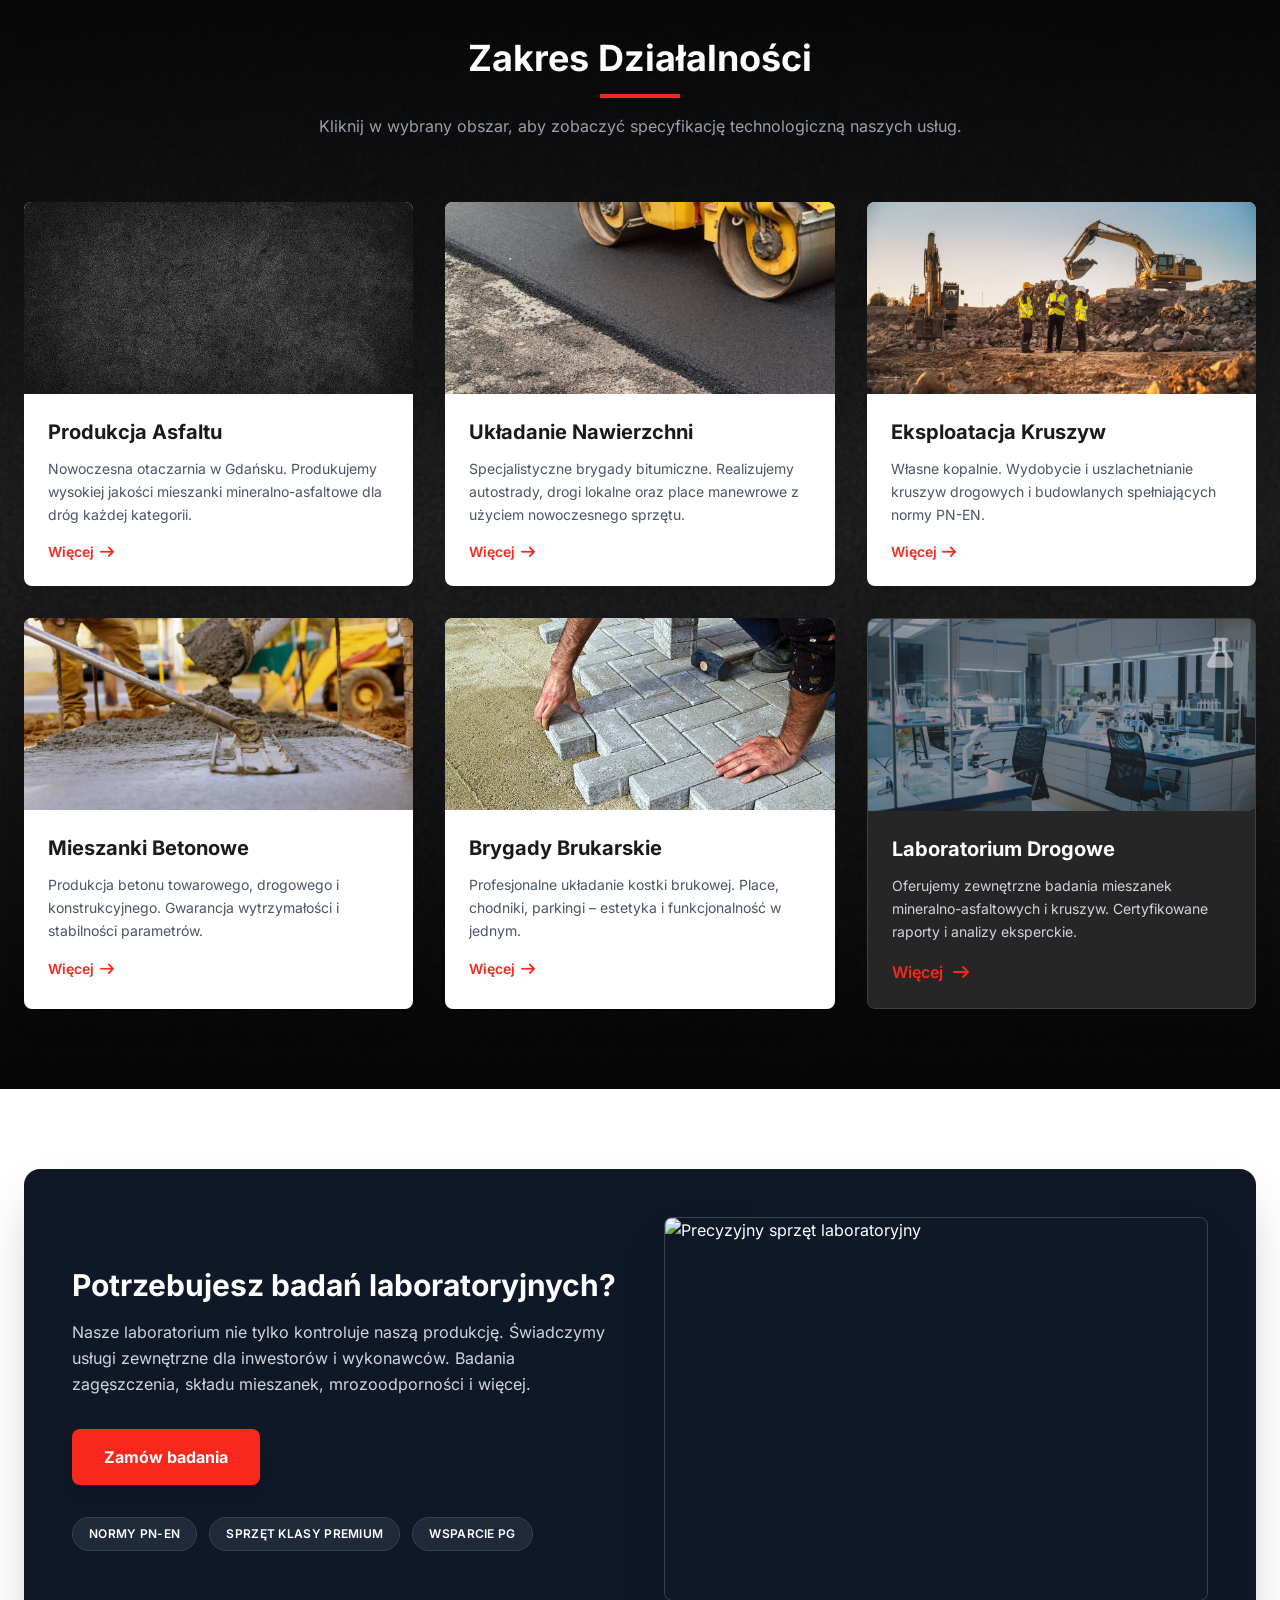
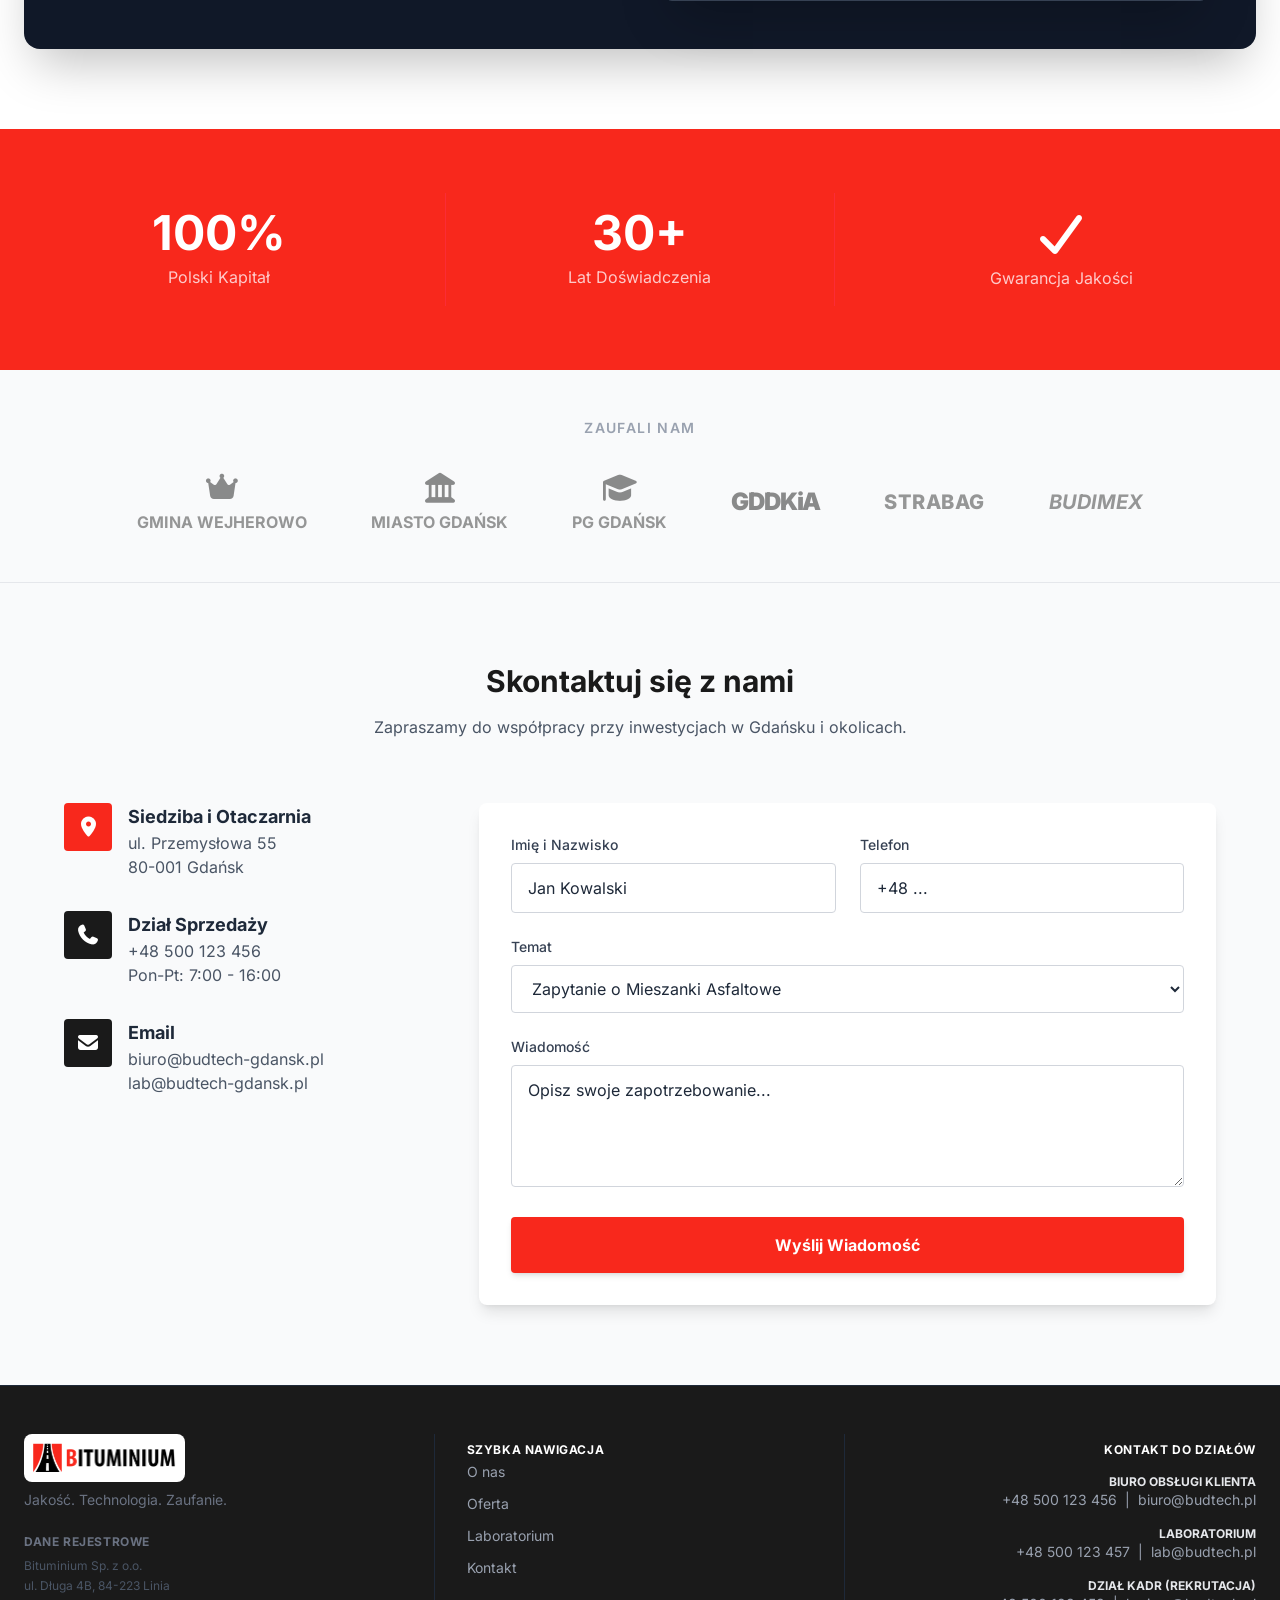
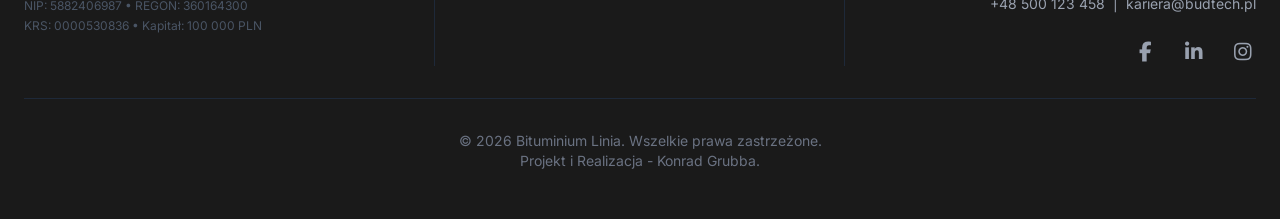
==== commit 89581d36: "Add files via upload" ====
--- a/index.html
+++ b/index.html
@@ -69,7 +69,7 @@
         <!-- Video Background -->
         <div class="absolute inset-0 w-full h-full z-0">
             <video autoplay muted loop playsinline class="object-cover w-full h-full">
-                <source src="Assets/Video/hero.mp4" type="video/mp4">
+                <source src="Assets/Video/Hero.mp4" type="video/mp4">
                 Twoja przeglądarka nie obsługuje wideo.
             </video>
             <div class="absolute inset-0 bg-black/60 z-10"></div>
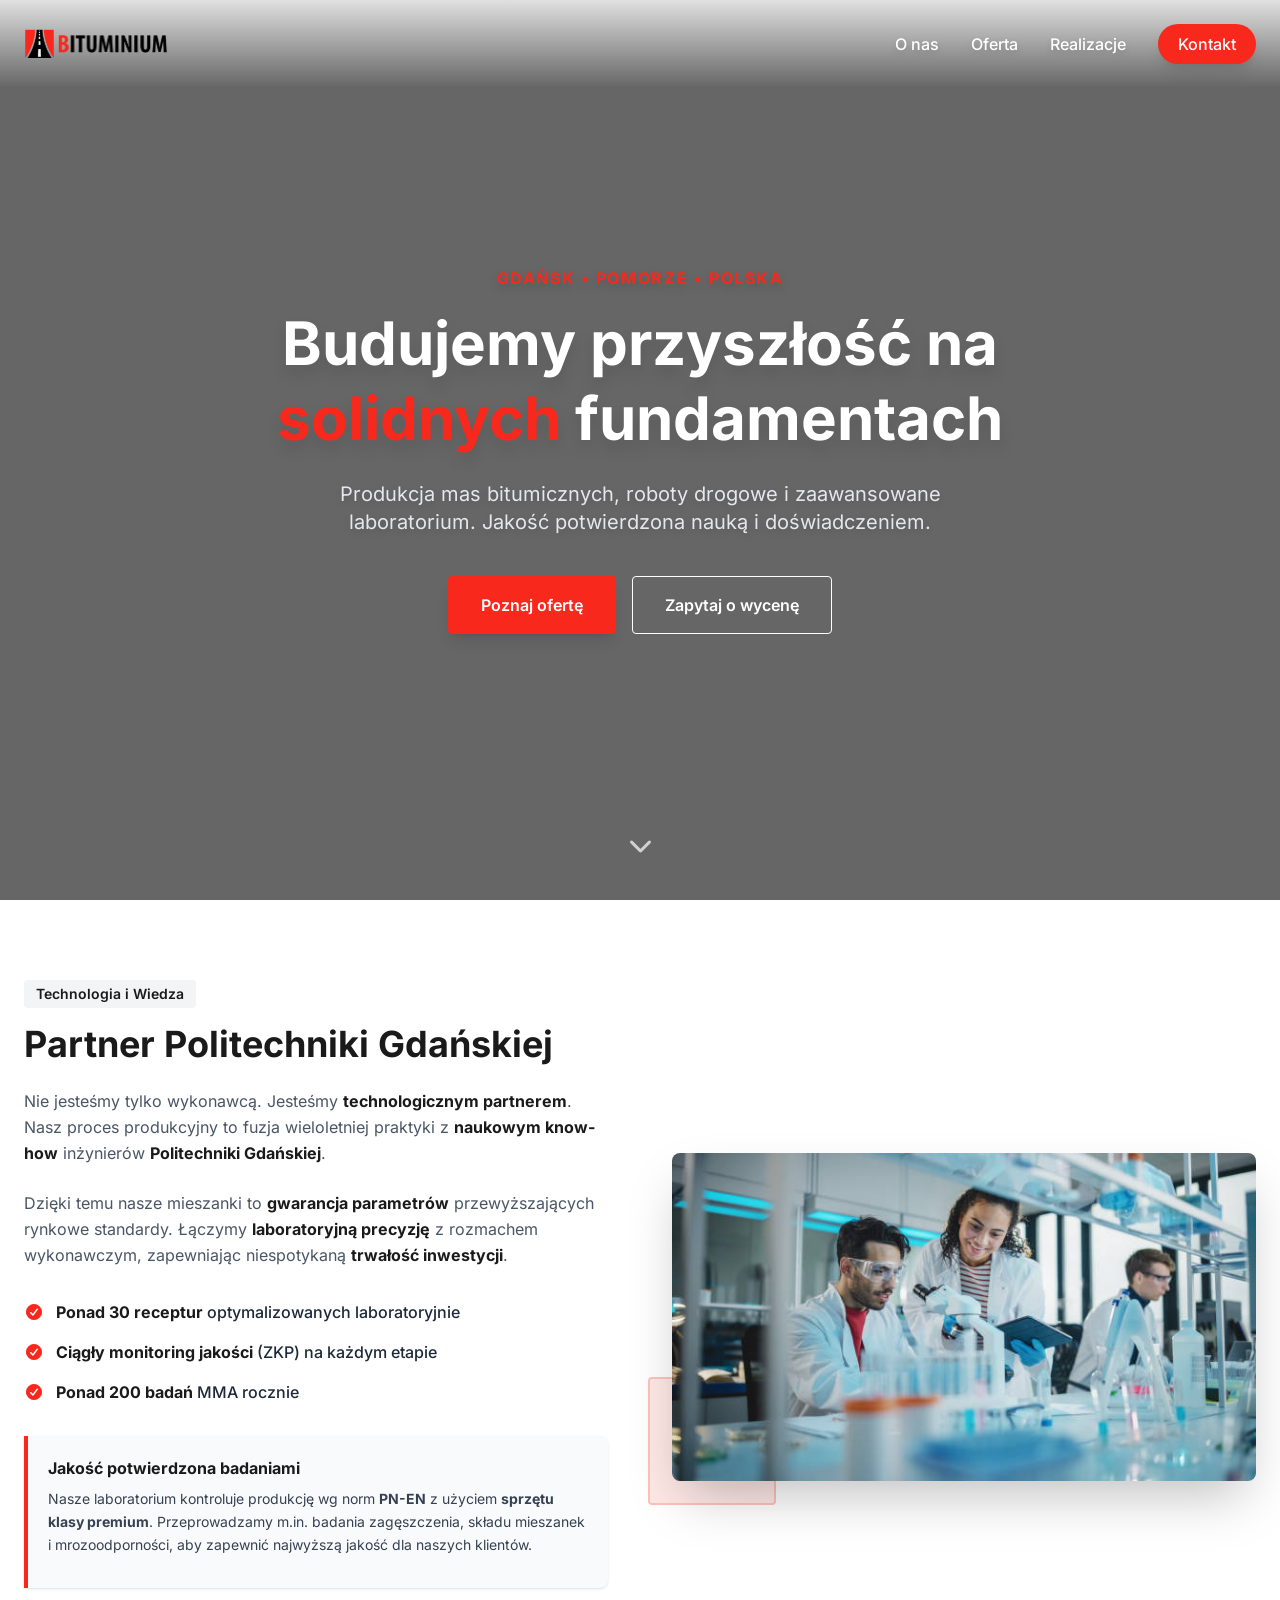
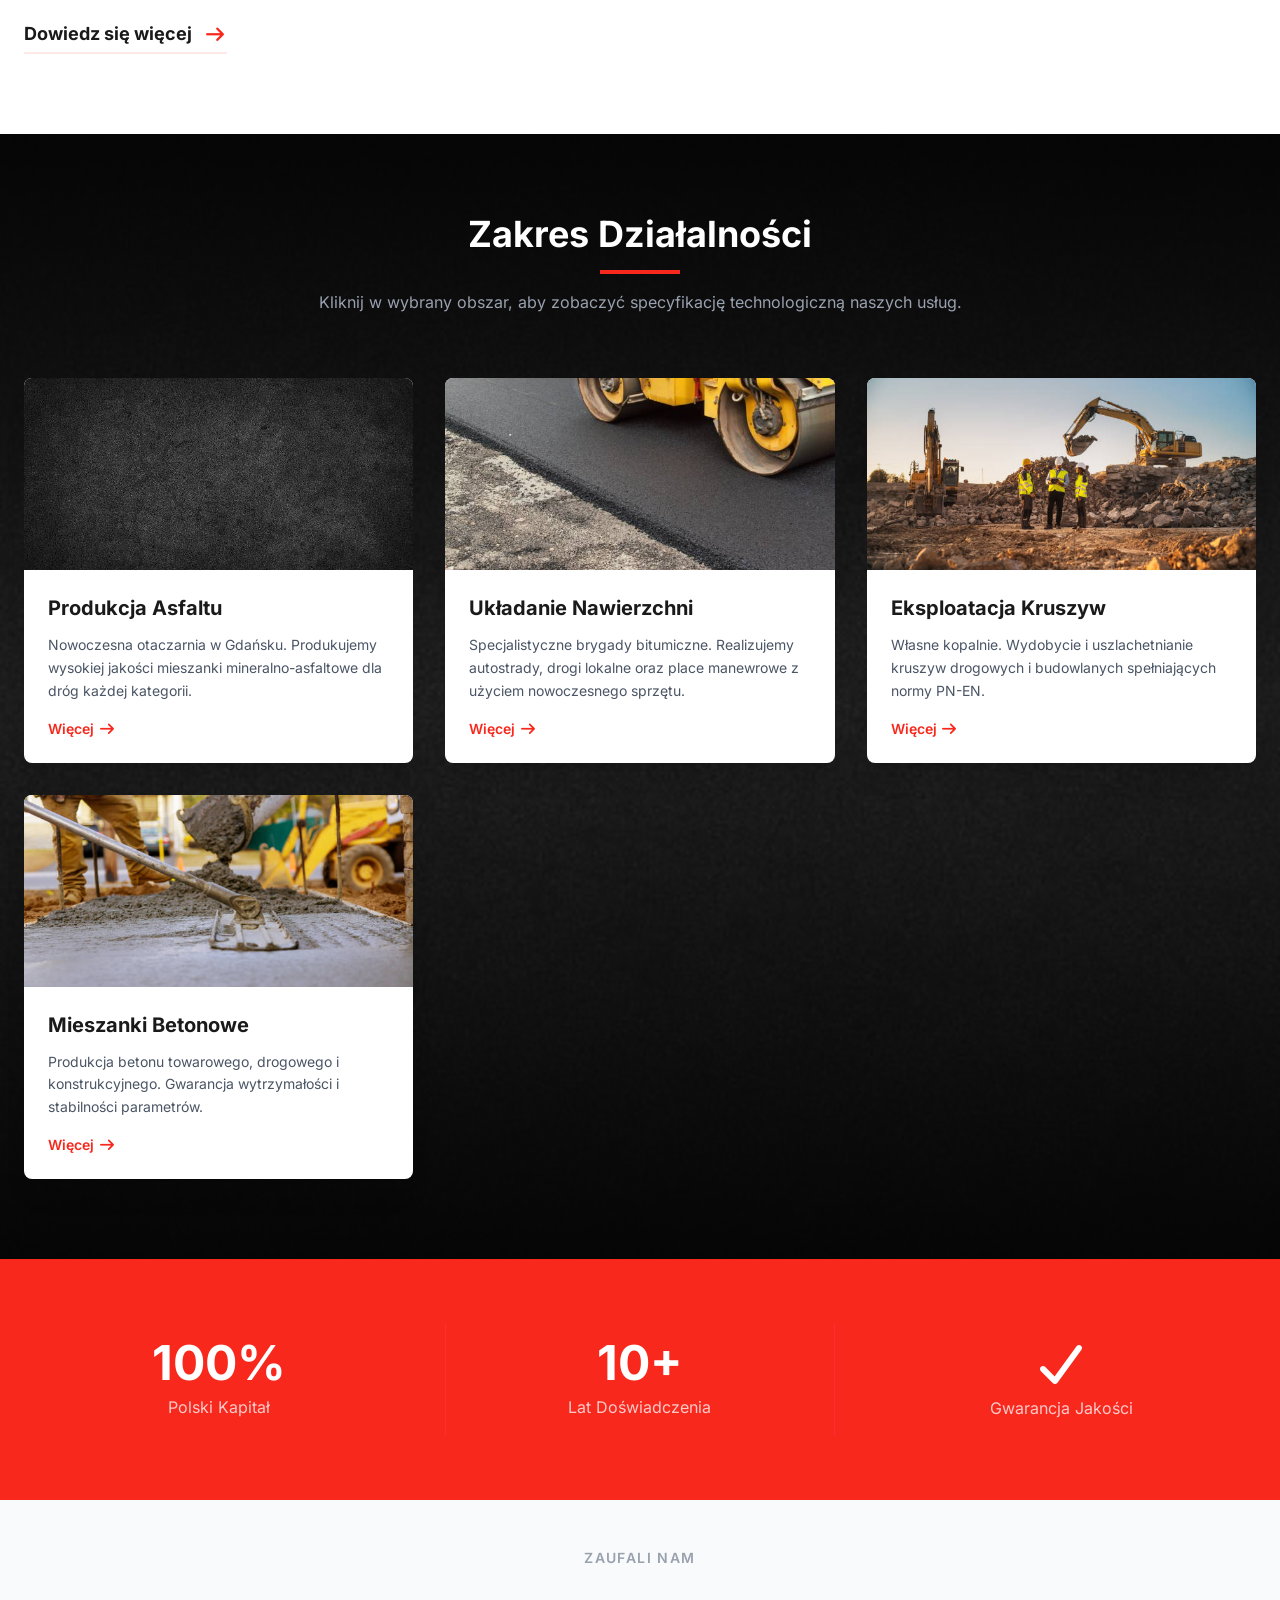
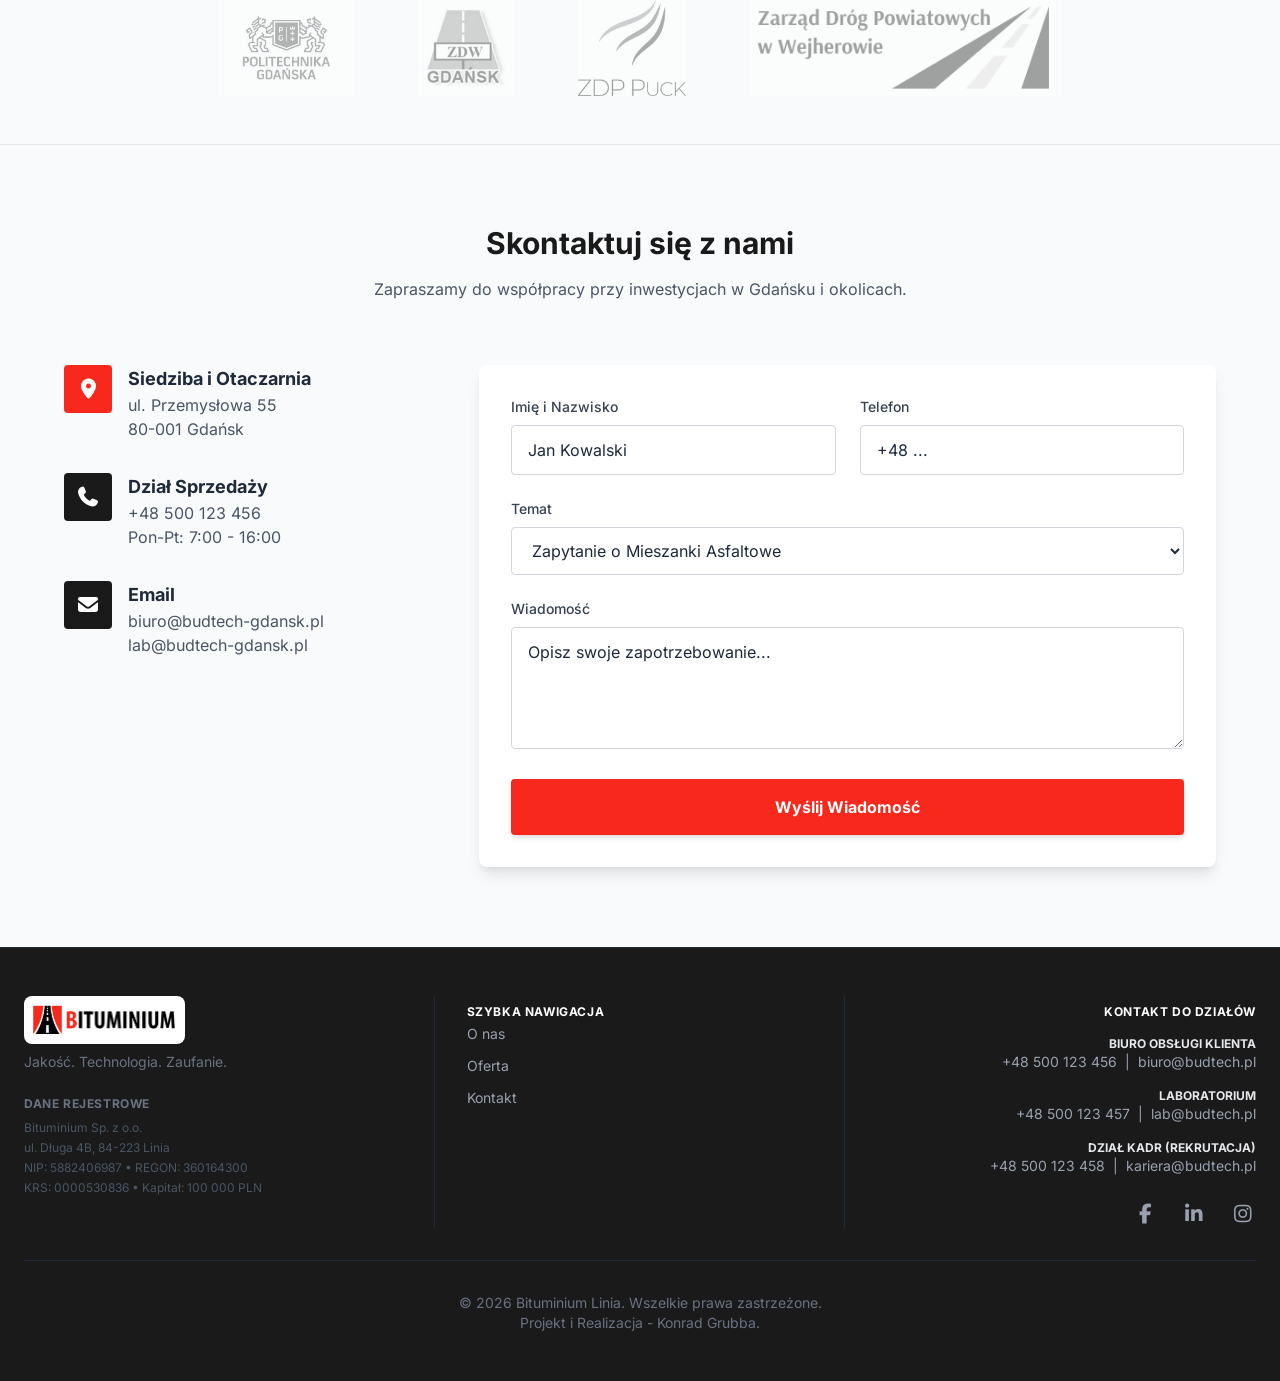
==== commit 557c66c8: "Update 10.04.2026 Lab removed, minor layout changes" ====
--- a/index.html
+++ b/index.html
@@ -1,5 +1,6 @@
-﻿<!DOCTYPE html>
+<!DOCTYPE html>
 <html lang="pl">
+
 <head>
     <meta charset="UTF-8">
     <meta name="viewport" content="width=device-width, initial-scale=1.0">
@@ -25,24 +26,25 @@
     <script src="Scripts/modal.js" defer></script>
 
 </head>
+
 <body class="bg-white text-gray-800">
 
     <!-- Navigation -->
-    <nav id="navbar" class="fixed w-full z-50 transition-all duration-300 bg-gradient-to-b from-white/80 to-transparent text-white py-6">
+    <nav id="navbar"
+        class="fixed w-full z-50 transition-all duration-300 bg-gradient-to-b from-white/80 to-transparent text-white py-6">
         <div class="container mx-auto px-6 flex justify-between items-center">
             <a href="index.html" class="flex items-center">
-                <img src="Assets/Images/logo.png"
-                     alt="Bituminium"
-                     class="h-8 w-auto object-contain">
+                <img src="Assets/Images/logo.png" alt="Bituminium" class="h-8 w-auto object-contain">
             </a>
 
             <!-- Desktop Menu -->
             <div class="hidden md:flex space-x-8 items-center font-medium">
                 <a href="about.html" class="hover:text-brand-red transition shadow-black drop-shadow-md">O nas</a>
                 <a href="service.html" class="hover:text-brand-red transition shadow-black drop-shadow-md">Oferta</a>
-                <a href="lab.html" class="hover:text-brand-red transition shadow-black drop-shadow-md">Laboratorium</a>
-                <a href="gallery.html" class="hover:text-brand-red transition shadow-black drop-shadow-md">Realizacje</a>
-                <a href="contact.html" class="px-5 py-2 bg-brand-red hover:bg-brand-darkRed rounded-full transition text-white shadow-lg">Kontakt</a>
+                <a href="gallery.html"
+                    class="hover:text-brand-red transition shadow-black drop-shadow-md">Realizacje</a>
+                <a href="contact.html"
+                    class="px-5 py-2 bg-brand-red hover:bg-brand-darkRed rounded-full transition text-white shadow-lg">Kontakt</a>
             </div>
 
             <!-- Mobile Menu Button -->
@@ -52,13 +54,18 @@
         </div>
 
         <!-- Mobile Menu Panel -->
-        <div id="mobile-menu" class="md:hidden bg-white/90 backdrop-blur-md rounded-t-2xl rounded-b-2xl w-full absolute top-full left-0 border-t border-b border-gray-200 transition-all duration-300 ease-in-out opacity-0 invisible -translate-y-4 shadow-xl">
+        <div id="mobile-menu"
+            class="md:hidden bg-white/90 backdrop-blur-md rounded-t-2xl rounded-b-2xl w-full absolute top-full left-0 border-t border-b border-gray-200 transition-all duration-300 ease-in-out opacity-0 invisible -translate-y-4 shadow-xl">
             <div id="mobile-menu-inner" class="flex flex-col px-6 py-4 space-y-4 text-brand-black">
-                <a href="about.html" class="block px-6 py-4 text-lg rounded-2xl hover:text-brand-red hover:bg-gray-100 transition">O nas</a>
-                <a href="service.html" class="block px-6 py-4 text-lg rounded-2xl hover:text-brand-red hover:bg-gray-100 transition">Oferta</a>
-                <a href="lab.html" class="block px-6 py-4 text-lg rounded-2xl hover:text-brand-red hover:bg-gray-100 transition">Laboratorium</a>
-                <a href="gallery.html" class="block px-6 py-4 text-lg rounded-2xl hover:text-brand-red hover:bg-gray-100 transition">Realizacje</a>
-                <a href="contact.html" class="block px-6 py-4 text-lg rounded-2xl text-white bg-brand-red font-bold text-center mt-2 transition shadow-md">Kontakt</a>
+                <a href="about.html"
+                    class="block px-6 py-4 text-lg rounded-2xl hover:text-brand-red hover:bg-gray-100 transition">O
+                    nas</a>
+                <a href="service.html"
+                    class="block px-6 py-4 text-lg rounded-2xl hover:text-brand-red hover:bg-gray-100 transition">Oferta</a>
+                <a href="gallery.html"
+                    class="block px-6 py-4 text-lg rounded-2xl hover:text-brand-red hover:bg-gray-100 transition">Realizacje</a>
+                <a href="contact.html"
+                    class="block px-6 py-4 text-lg rounded-2xl text-white bg-brand-red font-bold text-center mt-2 transition shadow-md">Kontakt</a>
             </div>
         </div>
     </nav>
@@ -76,7 +83,8 @@
         </div>
 
         <div class="max-w-4xl text-white fade-in-section relative z-20">
-            <p class="text-brand-red font-bold tracking-widest uppercase mb-4 text-sm md:text-base drop-shadow-lg">Gdańsk • Pomorze • Polska</p>
+            <p class="text-brand-red font-bold tracking-widest uppercase mb-4 text-sm md:text-base drop-shadow-lg">
+                Gdańsk • Pomorze • Polska</p>
             <h1 class="text-4xl md:text-6xl font-bold mb-6 leading-tight drop-shadow-xl">
                 Budujemy przyszłość na <span class="text-brand-red">solidnych</span> fundamentach
             </h1>
@@ -85,10 +93,12 @@
                 Jakość potwierdzona nauką i doświadczeniem.
             </p>
             <div class="flex flex-col md:flex-row gap-4 justify-center">
-                <a href="service.html" class="px-8 py-4 bg-brand-red hover:bg-brand-darkRed text-white rounded font-semibold transition shadow-lg border border-transparent">
+                <a href="service.html"
+                    class="px-8 py-4 bg-brand-red hover:bg-brand-darkRed text-white rounded font-semibold transition shadow-lg border border-transparent">
                     Poznaj ofertę
                 </a>
-                <a href="contact.html" class="px-8 py-4 bg-transparent hover:bg-white hover:text-brand-black text-white border border-white rounded font-semibold transition backdrop-blur-sm">
+                <a href="contact.html"
+                    class="px-8 py-4 bg-transparent hover:bg-white hover:text-brand-black text-white border border-white rounded font-semibold transition backdrop-blur-sm">
                     Zapytaj o wycenę
                 </a>
             </div>
@@ -107,41 +117,61 @@
 
                 <!-- Left Column: Content & Action -->
                 <div class="lg:w-1/2 fade-in-section flex flex-col justify-center">
-                    <div class="inline-block bg-gray-100 text-brand-black px-3 py-1 rounded text-sm font-semibold mb-4 self-start">
+                    <div
+                        class="inline-block bg-gray-100 text-brand-black px-3 py-1 rounded text-sm font-semibold mb-4 self-start">
                         Technologia i Wiedza
                     </div>
                     <h2 class="text-3xl md:text-4xl font-bold mb-6 text-brand-black">
                         Partner Politechniki Gdańskiej
                     </h2>
                     <p class="text-gray-600 mb-6 leading-relaxed">
-                        Nie jesteśmy tylko wykonawcą. Jesteśmy <strong class="text-brand-black">technologicznym partnerem</strong>.
-                        Nasz proces produkcyjny to fuzja wieloletniej praktyki z <strong class="text-brand-black">naukowym know-how</strong>
+                        Nie jesteśmy tylko wykonawcą. Jesteśmy <strong class="text-brand-black">technologicznym
+                            partnerem</strong>.
+                        Nasz proces produkcyjny to fuzja wieloletniej praktyki z <strong
+                            class="text-brand-black">naukowym know-how</strong>
                         inżynierów <strong class="text-brand-black">Politechniki Gdańskiej</strong>.
                     </p>
                     <p class="text-gray-600 mb-8 leading-relaxed">
-                        Dzięki temu nasze mieszanki to <strong class="text-brand-black">gwarancja parametrów</strong> przewyższających rynkowe standardy.
-                        Łączymy <strong class="text-brand-black">laboratoryjną precyzję</strong> z rozmachem wykonawczym, zapewniając
+                        Dzięki temu nasze mieszanki to <strong class="text-brand-black">gwarancja parametrów</strong>
+                        przewyższających rynkowe standardy.
+                        Łączymy <strong class="text-brand-black">laboratoryjną precyzję</strong> z rozmachem
+                        wykonawczym, zapewniając
                         niespotykaną <strong class="text-brand-black">trwałość inwestycji</strong>.
                     </p>
 
-                    <ul class="space-y-4 mb-10">
+                    <ul class="space-y-4 mb-8">
                         <li class="flex items-center">
                             <span class="text-brand-red mr-3"><i class="fa-solid fa-check-circle"></i></span>
-                            <span class="font-medium"><strong class="text-brand-black">Ponad 30 receptur</strong> optymalizowanych laboratoryjnie</span>
+                            <span class="font-medium"><strong class="text-brand-black">Ponad 30 receptur</strong>
+                                optymalizowanych laboratoryjnie</span>
                         </li>
                         <li class="flex items-center">
                             <span class="text-brand-red mr-3"><i class="fa-solid fa-check-circle"></i></span>
-                            <span class="font-medium"><strong class="text-brand-black">Ciągły monitoring jakości</strong> (ZKP) na każdym etapie</span>
+                            <span class="font-medium"><strong class="text-brand-black">Ciągły monitoring
+                                    jakości</strong> (ZKP) na każdym etapie</span>
                         </li>
                         <li class="flex items-center">
                             <span class="text-brand-red mr-3"><i class="fa-solid fa-check-circle"></i></span>
-                            <span class="font-medium"><strong class="text-brand-black">Ponad 200 badań</strong> MMA rocznie</span>
+                            <span class="font-medium"><strong class="text-brand-black">Ponad 200 badań</strong> MMA
+                                rocznie</span>
                         </li>
                     </ul>
 
-                    <a href="about.html" class="group inline-flex items-center gap-3 text-brand-black font-bold text-lg hover:text-brand-red transition border-b-2 border-brand-red/10 hover:border-brand-red pb-1 self-start">
+                    <div class="bg-gray-50 border-l-4 border-brand-red p-5 rounded-r-lg mb-8 shadow-sm">
+                        <span class="block font-bold text-brand-black mb-2">Jakość potwierdzona badaniami</span>
+                        <p class="text-sm text-gray-700 mb-3 leading-relaxed">
+                            Nasze laboratorium kontroluje produkcję wg norm <strong>PN-EN</strong> z użyciem
+                            <strong>sprzętu klasy
+                                premium</strong>. Przeprowadzamy m.in. badania zagęszczenia, składu mieszanek i
+                            mrozoodporności, aby zapewnić najwyższą jakość dla naszych klientów.
+                        </p>
+                    </div>
+
+                    <a href="about.html"
+                        class="group inline-flex items-center gap-3 text-brand-black font-bold text-lg hover:text-brand-red transition border-b-2 border-brand-red/10 hover:border-brand-red pb-1 self-start">
                         Dowiedz się więcej
-                        <i class="fa-solid fa-arrow-right transform group-hover:translate-x-1 transition text-brand-red"></i>
+                        <i
+                            class="fa-solid fa-arrow-right transform group-hover:translate-x-1 transition text-brand-red"></i>
                     </a>
                 </div>
 
@@ -150,18 +180,21 @@
 
                     <div class="relative w-full group cursor-pointer">
                         <a href="about.html" class="block relative z-10 overflow-hidden rounded-lg shadow-2xl">
-                            <img src="Assets/Images/lab1.jpg"
-                                 alt="Inżynierowie w laboratorium"
-                                 class="w-full h-full object-cover transform transition duration-500 group-hover:scale-105 group-hover:brightness-90">
-
-                            <div class="absolute inset-0 flex items-center justify-center opacity-0 group-hover:opacity-100 transition duration-300 bg-black/20">
-                                <div class="w-16 h-16 bg-white rounded-full flex items-center justify-center text-brand-red text-2xl shadow-xl transform scale-75 group-hover:scale-100 transition duration-300">
+                            <img src="Assets/Images/lab1.jpg" alt="Inżynierowie w laboratorium"
+                                class="w-full h-full object-cover transform transition duration-500 group-hover:scale-105 group-hover:brightness-90">
+
+                            <div
+                                class="absolute inset-0 flex items-center justify-center opacity-0 group-hover:opacity-100 transition duration-300 bg-black/20">
+                                <div
+                                    class="w-16 h-16 bg-white rounded-full flex items-center justify-center text-brand-red text-2xl shadow-xl transform scale-75 group-hover:scale-100 transition duration-300">
                                     <i class="fa-solid fa-arrow-right"></i>
                                 </div>
                             </div>
                         </a>
 
-                        <div class="absolute -bottom-6 -left-6 w-32 h-32 bg-brand-red/10 border-2 border-brand-red/20 rounded z-0 hidden md:block"></div>
+                        <div
+                            class="absolute -bottom-6 -left-6 w-32 h-32 bg-brand-red/10 border-2 border-brand-red/20 rounded z-0 hidden md:block">
+                        </div>
                     </div>
 
                 </div>
@@ -175,9 +208,8 @@
         <!-- Dark Textured Background -->
         <div class="absolute inset-0 z-0 pointer-events-none">
             <!-- Ciemna tekstura asfaltu/betonu z niskim opacity -->
-            <img src="Assets/Images/asfalt.jpg"
-                 class="w-full h-full object-cover opacity-[0.15] grayscale"
-                 alt="Tekstura tła">
+            <img src="Assets/Images/asfalt.jpg" class="w-full h-full object-cover opacity-[0.15] grayscale"
+                alt="Tekstura tła">
             <!-- Winieta na krawędziach dla lepszego efektu -->
             <div class="absolute inset-0 bg-gradient-to-t from-black via-transparent to-black opacity-80"></div>
         </div>
@@ -187,107 +219,118 @@
                 <!-- Zmiana koloru tekstu na biały -->
                 <h2 class="text-3xl md:text-4xl font-bold text-white mb-4">Zakres Działalności</h2>
                 <div class="w-20 h-1 bg-brand-red mx-auto"></div>
-                <p class="text-gray-400 mt-4 max-w-2xl mx-auto">Kliknij w wybrany obszar, aby zobaczyć specyfikację technologiczną naszych usług.</p>
+                <p class="text-gray-400 mt-4 max-w-2xl mx-auto">Kliknij w wybrany obszar, aby zobaczyć specyfikację
+                    technologiczną naszych usług.</p>
             </div>
 
             <div class="grid grid-cols-1 md:grid-cols-2 lg:grid-cols-3 gap-8">
 
                 <!-- Service 1: Asfalt -->
-                <div class="service-card bg-white rounded-lg shadow-xl border-0 overflow-hidden group fade-in-section" onclick="openServiceModal('asfalt')">
+                <div class="service-card bg-white rounded-lg shadow-xl border-0 overflow-hidden group fade-in-section"
+                    onclick="openServiceModal('asfalt')">
                     <div class="h-48 overflow-hidden">
-                        <img src="Assets/Images/asfalt.jpg"
-                             alt="Otaczarnia mas bitumicznych"
-                             class="w-full h-full object-cover transform group-hover:scale-110 transition duration-500">
+                        <img src="Assets/Images/asfalt.jpg" alt="Otaczarnia mas bitumicznych"
+                            class="w-full h-full object-cover transform group-hover:scale-110 transition duration-500">
                     </div>
                     <div class="p-6">
                         <h3 class="text-xl font-bold mb-3 text-brand-black">Produkcja Asfaltu</h3>
                         <p class="text-gray-600 text-sm leading-relaxed mb-4">
-                            Nowoczesna otaczarnia w Gdańsku. Produkujemy wysokiej jakości mieszanki mineralno-asfaltowe dla dróg każdej kategorii.
+                            Nowoczesna otaczarnia w Gdańsku. Produkujemy wysokiej jakości mieszanki mineralno-asfaltowe
+                            dla dróg każdej kategorii.
                         </p>
-                        <div class="text-brand-red text-sm font-semibold flex items-center gap-1 group-hover:gap-2 transition-all">
+                        <div
+                            class="text-brand-red text-sm font-semibold flex items-center gap-1 group-hover:gap-2 transition-all">
                             Więcej <i class="fa-solid fa-arrow-right"></i>
                         </div>
                     </div>
                 </div>
 
                 <!-- Service 2: Nawierzchnie -->
-                <div class="service-card bg-white rounded-lg shadow-xl border-0 overflow-hidden group fade-in-section delay-100" onclick="openServiceModal('nawierzchnie')">
+                <div class="service-card bg-white rounded-lg shadow-xl border-0 overflow-hidden group fade-in-section delay-100"
+                    onclick="openServiceModal('nawierzchnie')">
                     <div class="h-48 overflow-hidden">
-                        <img src="Assets/Images/MMA.jpg"
-                             alt="Rozściełacz asfaltu przy pracy"
-                             class="w-full h-full object-cover transform group-hover:scale-110 transition duration-500">
+                        <img src="Assets/Images/MMA.jpg" alt="Rozściełacz asfaltu przy pracy"
+                            class="w-full h-full object-cover transform group-hover:scale-110 transition duration-500">
                     </div>
                     <div class="p-6">
                         <h3 class="text-xl font-bold mb-3 text-brand-black">Układanie Nawierzchni</h3>
                         <p class="text-gray-600 text-sm leading-relaxed mb-4">
-                            Specjalistyczne brygady bitumiczne. Realizujemy autostrady, drogi lokalne oraz place manewrowe z użyciem nowoczesnego sprzętu.
+                            Specjalistyczne brygady bitumiczne. Realizujemy autostrady, drogi lokalne oraz place
+                            manewrowe z użyciem nowoczesnego sprzętu.
                         </p>
-                        <div class="text-brand-red text-sm font-semibold flex items-center gap-1 group-hover:gap-2 transition-all">
+                        <div
+                            class="text-brand-red text-sm font-semibold flex items-center gap-1 group-hover:gap-2 transition-all">
                             Więcej <i class="fa-solid fa-arrow-right"></i>
                         </div>
                     </div>
                 </div>
 
                 <!-- Service 3: Kruszywa -->
-                <div class="service-card bg-white rounded-lg shadow-xl border-0 overflow-hidden group fade-in-section delay-200" onclick="openServiceModal('kruszywa')">
+                <div class="service-card bg-white rounded-lg shadow-xl border-0 overflow-hidden group fade-in-section delay-200"
+                    onclick="openServiceModal('kruszywa')">
                     <div class="h-48 overflow-hidden">
-                        <img src="Assets/Images/zwirownia.jpg"
-                             alt="Kruszywo budowlane"
-                             class="w-full h-full object-cover transform group-hover:scale-110 transition duration-500">
+                        <img src="Assets/Images/zwirownia.jpg" alt="Kruszywo budowlane"
+                            class="w-full h-full object-cover transform group-hover:scale-110 transition duration-500">
                     </div>
                     <div class="p-6">
                         <h3 class="text-xl font-bold mb-3 text-brand-black">Eksploatacja Kruszyw</h3>
                         <p class="text-gray-600 text-sm leading-relaxed mb-4">
-                            Własne kopalnie. Wydobycie i uszlachetnianie kruszyw drogowych i budowlanych spełniających normy PN-EN.
+                            Własne kopalnie. Wydobycie i uszlachetnianie kruszyw drogowych i budowlanych spełniających
+                            normy PN-EN.
                         </p>
-                        <div class="text-brand-red text-sm font-semibold flex items-center gap-1 group-hover:gap-2 transition-all">
+                        <div
+                            class="text-brand-red text-sm font-semibold flex items-center gap-1 group-hover:gap-2 transition-all">
                             Więcej <i class="fa-solid fa-arrow-right"></i>
                         </div>
                     </div>
                 </div>
 
                 <!-- Service 4: Beton -->
-                <div class="service-card bg-white rounded-lg shadow-xl border-0 overflow-hidden group fade-in-section" onclick="openServiceModal('beton')">
+                <div class="service-card bg-white rounded-lg shadow-xl border-0 overflow-hidden group fade-in-section"
+                    onclick="openServiceModal('beton')">
                     <div class="h-48 overflow-hidden">
-                        <img src="Assets/Images/beton.jpg"
-                             alt="Betonowóz na budowie"
-                             class="w-full h-full object-cover transform group-hover:scale-110 transition duration-500">
+                        <img src="Assets/Images/beton.jpg" alt="Betonowóz na budowie"
+                            class="w-full h-full object-cover transform group-hover:scale-110 transition duration-500">
                     </div>
                     <div class="p-6">
                         <h3 class="text-xl font-bold mb-3 text-brand-black">Mieszanki Betonowe</h3>
                         <p class="text-gray-600 text-sm leading-relaxed mb-4">
-                            Produkcja betonu towarowego, drogowego i konstrukcyjnego. Gwarancja wytrzymałości i stabilności parametrów.
+                            Produkcja betonu towarowego, drogowego i konstrukcyjnego. Gwarancja wytrzymałości i
+                            stabilności parametrów.
                         </p>
-                        <div class="text-brand-red text-sm font-semibold flex items-center gap-1 group-hover:gap-2 transition-all">
+                        <div
+                            class="text-brand-red text-sm font-semibold flex items-center gap-1 group-hover:gap-2 transition-all">
                             Więcej <i class="fa-solid fa-arrow-right"></i>
                         </div>
                     </div>
                 </div>
 
                 <!-- Service 5: Bruk -->
-                <div class="service-card bg-white rounded-lg shadow-xl border-0 overflow-hidden group fade-in-section delay-100" onclick="openServiceModal('bruk')">
+                <!-- <div class="service-card bg-white rounded-lg shadow-xl border-0 overflow-hidden group fade-in-section delay-100"
+                    onclick="openServiceModal('bruk')">
                     <div class="h-48 overflow-hidden">
-                        <img src="Assets/Images/bruk.jpg"
-                             alt="Układanie kostki brukowej"
-                             class="w-full h-full object-cover transform group-hover:scale-110 transition duration-500">
+                        <img src="Assets/Images/bruk.jpg" alt="Układanie kostki brukowej"
+                            class="w-full h-full object-cover transform group-hover:scale-110 transition duration-500">
                     </div>
                     <div class="p-6">
                         <h3 class="text-xl font-bold mb-3 text-brand-black">Brygady Brukarskie</h3>
                         <p class="text-gray-600 text-sm leading-relaxed mb-4">
-                            Profesjonalne układanie kostki brukowej. Place, chodniki, parkingi – estetyka i funkcjonalność w jednym.
+                            Profesjonalne układanie kostki brukowej. Place, chodniki, parkingi – estetyka i
+                            funkcjonalność w jednym.
                         </p>
-                        <div class="text-brand-red text-sm font-semibold flex items-center gap-1 group-hover:gap-2 transition-all">
+                        <div
+                            class="text-brand-red text-sm font-semibold flex items-center gap-1 group-hover:gap-2 transition-all">
                             Więcej <i class="fa-solid fa-arrow-right"></i>
                         </div>
                     </div>
-                </div>
+                </div> -->
 
                 <!-- Service 6: Lab (Dark on Dark, but with border/shadow pop) -->
-                <div class="service-card bg-neutral-800 text-white rounded-lg shadow-xl border border-neutral-700 overflow-hidden group fade-in-section delay-200 relative" onclick="openServiceModal('lab')">
+                <!-- <div class="service-card bg-neutral-800 text-white rounded-lg shadow-xl border border-neutral-700 overflow-hidden group fade-in-section delay-200 relative"
+                    onclick="openServiceModal('lab')">
                     <div class="h-48 overflow-hidden relative">
-                        <img src="Assets/Images/lab.jpg"
-                             alt="Laboratorium badawcze"
-                             class="w-full h-full object-cover transform group-hover:scale-110 transition duration-500 opacity-60 group-hover:opacity-80">
+                        <img src="Assets/Images/lab.jpg" alt="Laboratorium badawcze"
+                            class="w-full h-full object-cover transform group-hover:scale-110 transition duration-500 opacity-60 group-hover:opacity-80">
                         <div class="absolute top-0 right-0 p-4 opacity-50 text-white text-3xl z-10">
                             <i class="fa-solid fa-flask"></i>
                         </div>
@@ -296,48 +339,16 @@
                     <div class="p-6 relative z-10">
                         <h3 class="text-xl font-bold mb-3">Laboratorium Drogowe</h3>
                         <p class="text-gray-300 text-sm leading-relaxed mb-4">
-                            Oferujemy zewnętrzne badania mieszanek mineralno-asfaltowych i kruszyw. Certyfikowane raporty i analizy eksperckie.
+                            Oferujemy zewnętrzne badania mieszanek mineralno-asfaltowych i kruszyw. Certyfikowane
+                            raporty i analizy eksperckie.
                         </p>
-                        <div class="inline-block text-brand-red font-semibold hover:text-white transition cursor-pointer flex items-center gap-1 group-hover:gap-2">
+                        <div
+                            class="inline-block text-brand-red font-semibold hover:text-white transition cursor-pointer flex items-center gap-1 group-hover:gap-2">
                             Więcej <i class="fa-solid fa-arrow-right ml-1"></i>
                         </div>
                     </div>
-                </div>
-
-            </div>
-        </div>
-    </section>
-
-    <!-- Laboratorium Detail Section -->
-    <section id="laboratorium" class="py-20 bg-white relative overflow-hidden">
-        <div class="container mx-auto px-6 relative z-10">
-            <div class="flex flex-col lg:flex-row items-center justify-between bg-gray-900 text-white rounded-2xl p-8 md:p-12 shadow-2xl gap-12">
-
-                <!-- Left Column: Content + CTA -->
-                <div class="lg:w-1/2 flex flex-col items-start">
-                    <h2 class="text-3xl font-bold mb-4">Potrzebujesz badań laboratoryjnych?</h2>
-                    <p class="text-gray-300 mb-8 leading-relaxed">
-                        Nasze laboratorium nie tylko kontroluje naszą produkcję. Świadczymy usługi zewnętrzne dla inwestorów i wykonawców.
-                        Badania zagęszczenia, składu mieszanek, mrozoodporności i więcej.
-                    </p>
-
-                    <a href="contact.html" class="bg-brand-red hover:bg-white hover:text-brand-red text-white px-8 py-4 rounded-lg font-bold transition text-center shadow-lg mb-8 inline-block">
-                        Zamów badania
-                    </a>
-
-                    <div class="flex flex-wrap gap-3">
-                        <span class="px-4 py-2 bg-gray-800 rounded-full text-xs font-semibold border border-gray-700 uppercase tracking-wide">Normy PN-EN</span>
-                        <span class="px-4 py-2 bg-gray-800 rounded-full text-xs font-semibold border border-gray-700 uppercase tracking-wide">Sprzęt klasy premium</span>
-                        <span class="px-4 py-2 bg-gray-800 rounded-full text-xs font-semibold border border-gray-700 uppercase tracking-wide">Wsparcie PG</span>
-                    </div>
-                </div>
-
-                <!-- Right Column: Visual Only (Image) -->
-                <div class="lg:w-1/2 w-full flex justify-center lg:justify-end">
-                    <img src="https://images.unsplash.com/photo-1579154204601-01588f351e67?q=80&w=1000&auto=format&fit=crop"
-                         alt="Precyzyjny sprzęt laboratoryjny"
-                         class="rounded-lg shadow-2xl border border-gray-700 w-full object-cover h-64 md:h-80 lg:h-96 transform hover:scale-[1.02] transition duration-500">
-                </div>
+                </div> -->
+
             </div>
         </div>
     </section>
@@ -351,7 +362,7 @@
                     <div class="text-red-200">Polski Kapitał</div>
                 </div>
                 <div class="p-4 border-l-0 md:border-l border-red-500 border-r-0 md:border-r">
-                    <div class="text-5xl font-bold mb-2">30+</div>
+                    <div class="text-5xl font-bold mb-2">10+</div>
                     <div class="text-red-200">Lat Doświadczenia</div>
                 </div>
                 <div class="p-4">
@@ -368,31 +379,24 @@
             <h3 class="text-center text-gray-400 font-semibold uppercase tracking-widest text-sm mb-8">Zaufali nam</h3>
             <div class="flex flex-wrap justify-center items-center gap-10 md:gap-16">
 
-                <div class="partner-logo flex flex-col items-center">
-                    <div class="text-3xl text-gray-700 mb-1"><i class="fa-solid fa-crown"></i></div>
-                    <span class="font-bold text-gray-600">GMINA WEJHEROWO</span>
-                </div>
-
-                <div class="partner-logo flex flex-col items-center">
-                    <div class="text-3xl text-gray-700 mb-1"><i class="fa-solid fa-landmark"></i></div>
-                    <span class="font-bold text-gray-600">MIASTO GDAŃSK</span>
-                </div>
-
-                <div class="partner-logo flex flex-col items-center">
-                    <div class="text-3xl text-gray-700 mb-1"><i class="fa-solid fa-graduation-cap"></i></div>
-                    <span class="font-bold text-gray-600">PG GDAŃSK</span>
-                </div>
-
-                <div class="partner-logo">
-                    <span class="text-2xl font-black text-gray-700 tracking-tighter">GDDKiA</span>
-                </div>
-
-                <div class="partner-logo">
-                    <span class="text-xl font-extrabold text-gray-600 tracking-wide">STRABAG</span>
-                </div>
-
-                <div class="partner-logo">
-                    <span class="text-xl font-bold text-gray-600 italic">BUDIMEX</span>
+                <div class="partner-logo flex items-center justify-center">
+                    <img src="Assets/Images/PG.jpg" alt="Politechnika Gdańska"
+                        class="h-16 md:h-24 w-auto grayscale hover:grayscale-0 transition duration-300 opacity-60 hover:opacity-100">
+                </div>
+
+                <div class="partner-logo flex items-center justify-center">
+                    <img src="Assets/Images/ZDWG.webp" alt="Zarząd Dróg Wojewódzkich w Gdańsku"
+                        class="h-16 md:h-24 w-auto grayscale hover:grayscale-0 transition duration-300 opacity-60 hover:opacity-100">
+                </div>
+
+                <div class="partner-logo flex items-center justify-center">
+                    <img src="Assets/Images/ZDPP.webp" alt="Zarząd Dróg Powiatowych w Pucku"
+                        class="h-16 md:h-24 w-auto grayscale hover:grayscale-0 transition duration-300 opacity-60 hover:opacity-100">
+                </div>
+
+                <div class="partner-logo flex items-center justify-center">
+                    <img src="Assets/Images/ZDPW.png" alt="Zarząd Dróg Powiatowych w Wejherowie"
+                        class="h-16 md:h-24 w-auto grayscale hover:grayscale-0 transition duration-300 opacity-60 hover:opacity-100">
                 </div>
 
             </div>
@@ -410,7 +414,8 @@
             <div class="flex flex-col lg:flex-row gap-12 max-w-6xl mx-auto">
                 <div class="lg:w-1/3 space-y-8">
                     <div class="flex items-start">
-                        <div class="w-12 h-12 bg-brand-red text-white rounded flex items-center justify-center text-xl shrink-0">
+                        <div
+                            class="w-12 h-12 bg-brand-red text-white rounded flex items-center justify-center text-xl shrink-0">
                             <i class="fa-solid fa-location-dot"></i>
                         </div>
                         <div class="ml-4">
@@ -420,7 +425,8 @@
                     </div>
 
                     <div class="flex items-start">
-                        <div class="w-12 h-12 bg-brand-black text-white rounded flex items-center justify-center text-xl shrink-0">
+                        <div
+                            class="w-12 h-12 bg-brand-black text-white rounded flex items-center justify-center text-xl shrink-0">
                             <i class="fa-solid fa-phone"></i>
                         </div>
                         <div class="ml-4">
@@ -430,7 +436,8 @@
                     </div>
 
                     <div class="flex items-start">
-                        <div class="w-12 h-12 bg-brand-black text-white rounded flex items-center justify-center text-xl shrink-0">
+                        <div
+                            class="w-12 h-12 bg-brand-black text-white rounded flex items-center justify-center text-xl shrink-0">
                             <i class="fa-solid fa-envelope"></i>
                         </div>
                         <div class="ml-4">
@@ -445,18 +452,22 @@
                         <div class="grid grid-cols-1 md:grid-cols-2 gap-6 mb-6">
                             <div>
                                 <label class="block text-sm font-medium text-gray-700 mb-2">Imię i Nazwisko</label>
-                                <input type="text" class="w-full px-4 py-3 border border-gray-300 rounded focus:outline-none focus:border-brand-red focus:ring-1 focus:ring-brand-red transition" placeholder="Jan Kowalski">
+                                <input type="text"
+                                    class="w-full px-4 py-3 border border-gray-300 rounded focus:outline-none focus:border-brand-red focus:ring-1 focus:ring-brand-red transition"
+                                    placeholder="Jan Kowalski">
                             </div>
                             <div>
                                 <label class="block text-sm font-medium text-gray-700 mb-2">Telefon</label>
-                                <input type="tel" class="w-full px-4 py-3 border border-gray-300 rounded focus:outline-none focus:border-brand-red focus:ring-1 focus:ring-brand-red transition" placeholder="+48 ...">
+                                <input type="tel"
+                                    class="w-full px-4 py-3 border border-gray-300 rounded focus:outline-none focus:border-brand-red focus:ring-1 focus:ring-brand-red transition"
+                                    placeholder="+48 ...">
                             </div>
                         </div>
                         <div class="mb-6">
                             <label class="block text-sm font-medium text-gray-700 mb-2">Temat</label>
-                            <select class="w-full px-4 py-3 border border-gray-300 rounded focus:outline-none focus:border-brand-red transition">
+                            <select
+                                class="w-full px-4 py-3 border border-gray-300 rounded focus:outline-none focus:border-brand-red transition">
                                 <option>Zapytanie o Mieszanki Asfaltowe</option>
-                                <option>Usługi Brukarskie</option>
                                 <option>Laboratorium</option>
                                 <option>Kruszywa</option>
                                 <option>Inne</option>
@@ -464,9 +475,12 @@
                         </div>
                         <div class="mb-6">
                             <label class="block text-sm font-medium text-gray-700 mb-2">Wiadomość</label>
-                            <textarea rows="4" class="w-full px-4 py-3 border border-gray-300 rounded focus:outline-none focus:border-brand-red focus:ring-1 focus:ring-brand-red transition" placeholder="Opisz swoje zapotrzebowanie..."></textarea>
-                        </div>
-                        <button type="submit" class="w-full bg-brand-red hover:bg-brand-darkRed text-white font-bold py-4 rounded transition shadow-md">
+                            <textarea rows="4"
+                                class="w-full px-4 py-3 border border-gray-300 rounded focus:outline-none focus:border-brand-red focus:ring-1 focus:ring-brand-red transition"
+                                placeholder="Opisz swoje zapotrzebowanie..."></textarea>
+                        </div>
+                        <button type="submit"
+                            class="w-full bg-brand-red hover:bg-brand-darkRed text-white font-bold py-4 rounded transition shadow-md">
                             Wyślij Wiadomość
                         </button>
                     </form>
@@ -480,9 +494,11 @@
         <div class="container mx-auto px-6">
             <div class="grid grid-cols-1 md:grid-cols-3 gap-8 md:gap-0 mb-8">
 
-                <div class="flex flex-col items-center md:items-start text-center md:text-left md:border-r border-gray-800 md:pr-8">
+                <div
+                    class="flex flex-col items-center md:items-start text-center md:text-left md:border-r border-gray-800 md:pr-8">
                     <a href="index.html" class="inline-block mb-2 bg-white rounded-lg p-2">
-                        <img src="Assets/Images/logo.png" alt="Bituminium Sp. z o. o." class="h-8 w-auto object-contain">
+                        <img src="Assets/Images/logo.png" alt="Bituminium Sp. z o. o."
+                            class="h-8 w-auto object-contain">
                     </a>
                     <p class="text-gray-500 text-sm mb-6">Jakość. Technologia. Zaufanie.</p>
 
@@ -495,11 +511,11 @@
                     </div>
                 </div>
 
-                <div class="flex flex-col items-center md:items-start space-y-3 pt-2 md:border-r border-gray-800 md:px-8">
+                <div
+                    class="flex flex-col items-center md:items-start space-y-3 pt-2 md:border-r border-gray-800 md:px-8">
                     <span class="text-white font-bold uppercase tracking-wider text-xs mb-1">Szybka Nawigacja</span>
                     <a href="about.html" class="text-gray-400 hover:text-brand-red transition text-sm">O nas</a>
                     <a href="service.html" class="text-gray-400 hover:text-brand-red transition text-sm">Oferta</a>
-                    <a href="lab.html" class="text-gray-400 hover:text-brand-red transition text-sm">Laboratorium</a>
                     <a href="contact.html" class="text-gray-400 hover:text-brand-red transition text-sm">Kontakt</a>
                 </div>
 
@@ -525,14 +541,18 @@
                             <strong class="text-gray-200 block text-xs uppercase">Dział Kadr (Rekrutacja)</strong>
                             <a href="tel:+48500123458" class="hover:text-white transition">+48 500 123 458</a>
                             <span class="mx-1">|</span>
-                            <a href="mailto:kariera@budtech.pl" class="hover:text-white transition">kariera@budtech.pl</a>
+                            <a href="mailto:kariera@budtech.pl"
+                                class="hover:text-white transition">kariera@budtech.pl</a>
                         </div>
                     </div>
 
                     <div class="flex space-x-6 mt-auto">
-                        <a href="#" class="text-gray-400 hover:text-white transition text-xl"><i class="fa-brands fa-facebook-f"></i></a>
-                        <a href="#" class="text-gray-400 hover:text-white transition text-xl"><i class="fa-brands fa-linkedin-in"></i></a>
-                        <a href="#" class="text-gray-400 hover:text-white transition text-xl"><i class="fa-brands fa-instagram"></i></a>
+                        <a href="#" class="text-gray-400 hover:text-white transition text-xl"><i
+                                class="fa-brands fa-facebook-f"></i></a>
+                        <a href="#" class="text-gray-400 hover:text-white transition text-xl"><i
+                                class="fa-brands fa-linkedin-in"></i></a>
+                        <a href="#" class="text-gray-400 hover:text-white transition text-xl"><i
+                                class="fa-brands fa-instagram"></i></a>
                     </div>
                 </div>
 
@@ -546,13 +566,18 @@
     </footer>
 
     <!-- Service Details Modal -->
-    <div id="service-modal" class="fixed inset-0 z-[100] flex items-center justify-center p-4 bg-black/60 backdrop-blur-sm hidden" onclick="if(event.target === this) closeServiceModal()">
-        <div id="modal-content" class="bg-white rounded-2xl w-full max-w-2xl max-h-[90vh] overflow-y-auto shadow-2xl relative flex flex-col">
+    <div id="service-modal"
+        class="fixed inset-0 z-[100] flex items-center justify-center p-4 bg-black/60 backdrop-blur-sm hidden"
+        onclick="if(event.target === this) closeServiceModal()">
+        <div id="modal-content"
+            class="bg-white rounded-2xl w-full max-w-2xl max-h-[90vh] overflow-y-auto shadow-2xl relative flex flex-col">
 
             <!-- Sticky Header -->
-            <div class="sticky top-0 bg-white border-b border-gray-100 p-6 flex justify-between items-center z-20 rounded-t-2xl">
+            <div
+                class="sticky top-0 bg-white border-b border-gray-100 p-6 flex justify-between items-center z-20 rounded-t-2xl">
                 <div class="flex items-center gap-4">
-                    <div id="modal-icon" class="w-12 h-12 bg-red-50 text-brand-red rounded-full flex items-center justify-center text-xl">
+                    <div id="modal-icon"
+                        class="w-12 h-12 bg-red-50 text-brand-red rounded-full flex items-center justify-center text-xl">
                         <i class="fa-solid fa-road"></i>
                     </div>
                     <h3 id="modal-title" class="text-2xl font-bold text-gray-900">Tytuł Usługi</h3>
@@ -566,8 +591,10 @@
             <div class="p-8 overflow-y-auto flex-1">
                 <!-- Main Image Section -->
                 <div class="mb-3 rounded-xl overflow-hidden h-64 shadow-md bg-gray-100 relative group">
-                    <img id="modal-main-image" src="" alt="Zdjęcie główne" class="w-full h-full object-cover transition-opacity duration-300">
-                    <div class="absolute bottom-2 right-2 bg-black/50 text-white text-xs px-2 py-1 rounded backdrop-blur-sm pointer-events-none">
+                    <img id="modal-main-image" src="" alt="Zdjęcie główne"
+                        class="w-full h-full object-cover transition-opacity duration-300">
+                    <div
+                        class="absolute bottom-2 right-2 bg-black/50 text-white text-xs px-2 py-1 rounded backdrop-blur-sm pointer-events-none">
                         Główny widok
                     </div>
                 </div>
@@ -589,14 +616,18 @@
             </div>
 
             <!-- Sticky Footer -->
-            <div class="p-6 bg-gray-50 border-t border-gray-100 flex justify-end gap-3 sticky bottom-0 rounded-b-2xl z-20">
-                <button onclick="closeServiceModal()" class="px-6 py-2.5 text-gray-600 hover:bg-gray-200 rounded-lg transition font-medium">Zamknij</button>
+            <div
+                class="p-6 bg-gray-50 border-t border-gray-100 flex justify-end gap-3 sticky bottom-0 rounded-b-2xl z-20">
+                <button onclick="closeServiceModal()"
+                    class="px-6 py-2.5 text-gray-600 hover:bg-gray-200 rounded-lg transition font-medium">Zamknij</button>
                 <!-- Zmodyfikowany przycisk z ID -->
-                <a id="modal-cta-btn" href="#" class="px-6 py-2.5 bg-brand-red hover:bg-brand-darkRed text-white rounded-lg transition font-medium shadow-md flex items-center gap-2">
+                <a id="modal-cta-btn" href="#"
+                    class="px-6 py-2.5 bg-brand-red hover:bg-brand-darkRed text-white rounded-lg transition font-medium shadow-md flex items-center gap-2">
                     Zobacz więcej <i class="fa-solid fa-arrow-right text-sm"></i>
                 </a>
             </div>
         </div>
     </div>
 </body>
+
 </html>
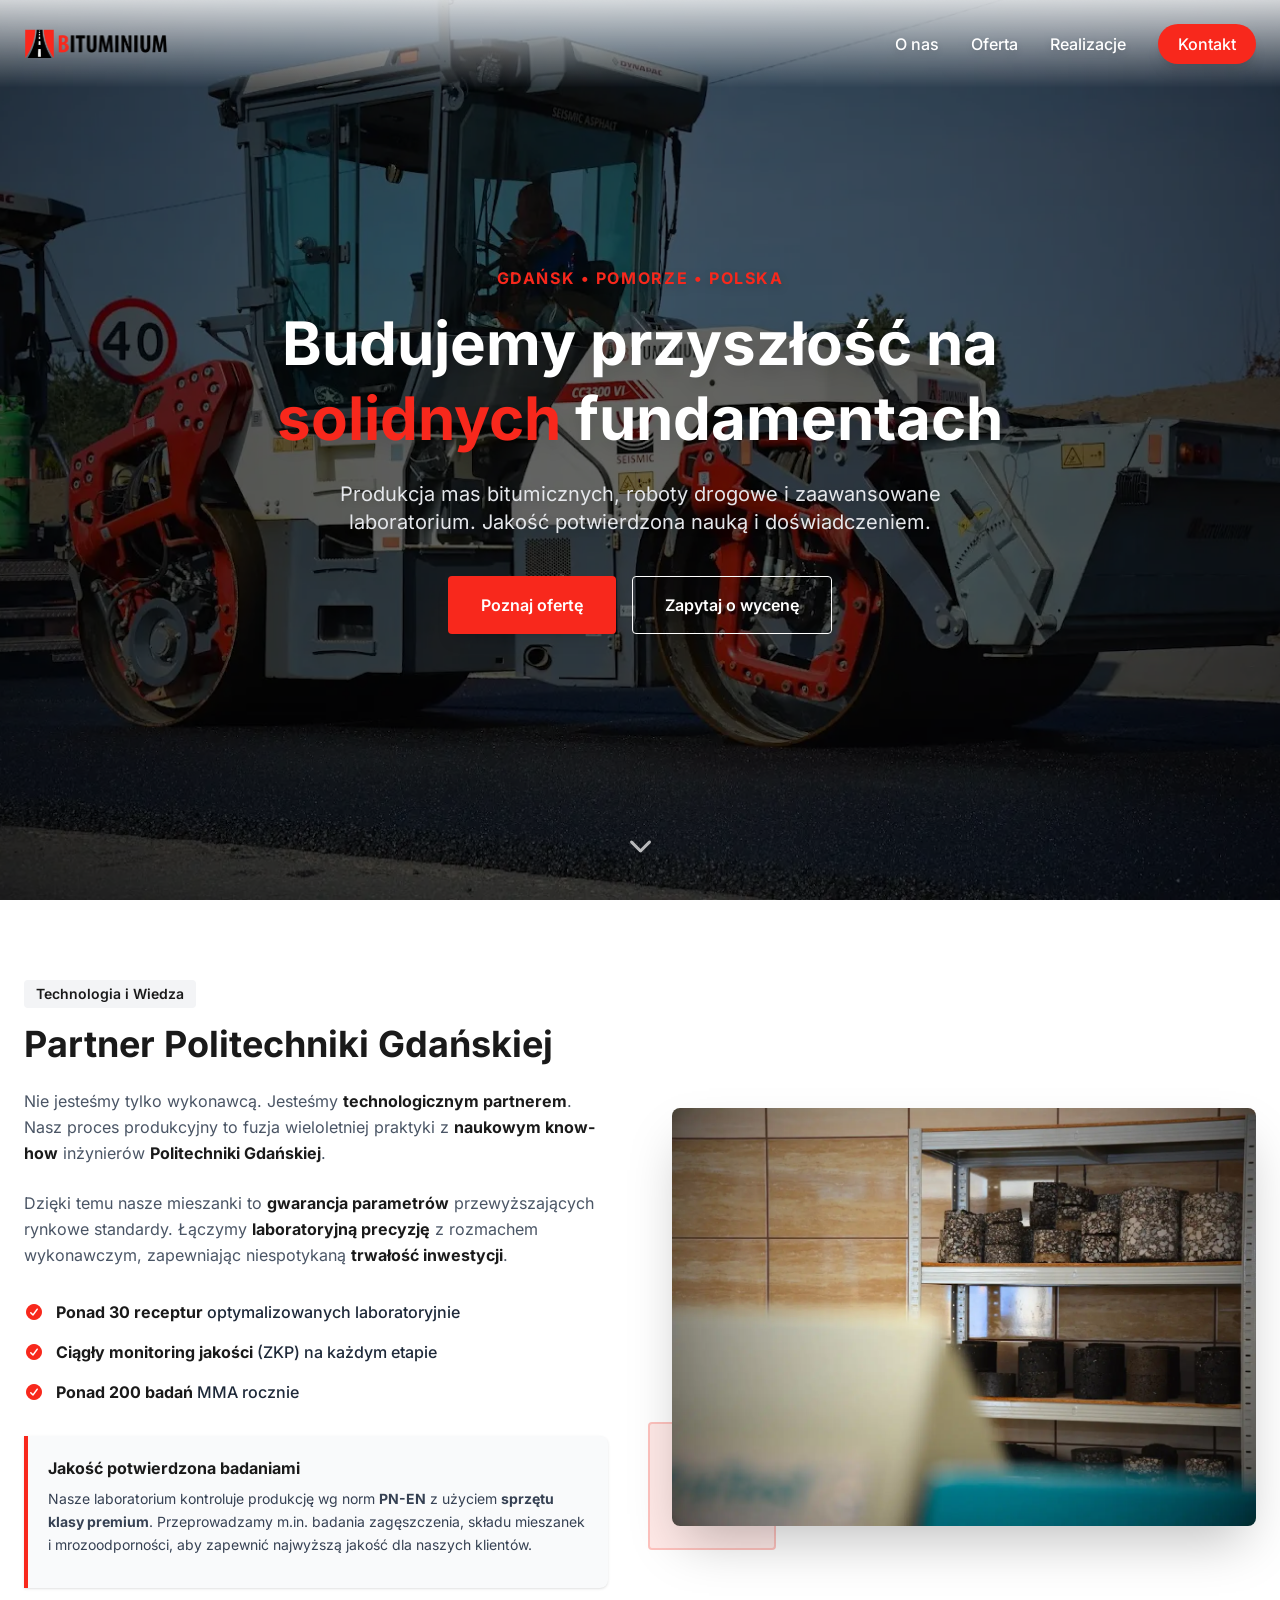
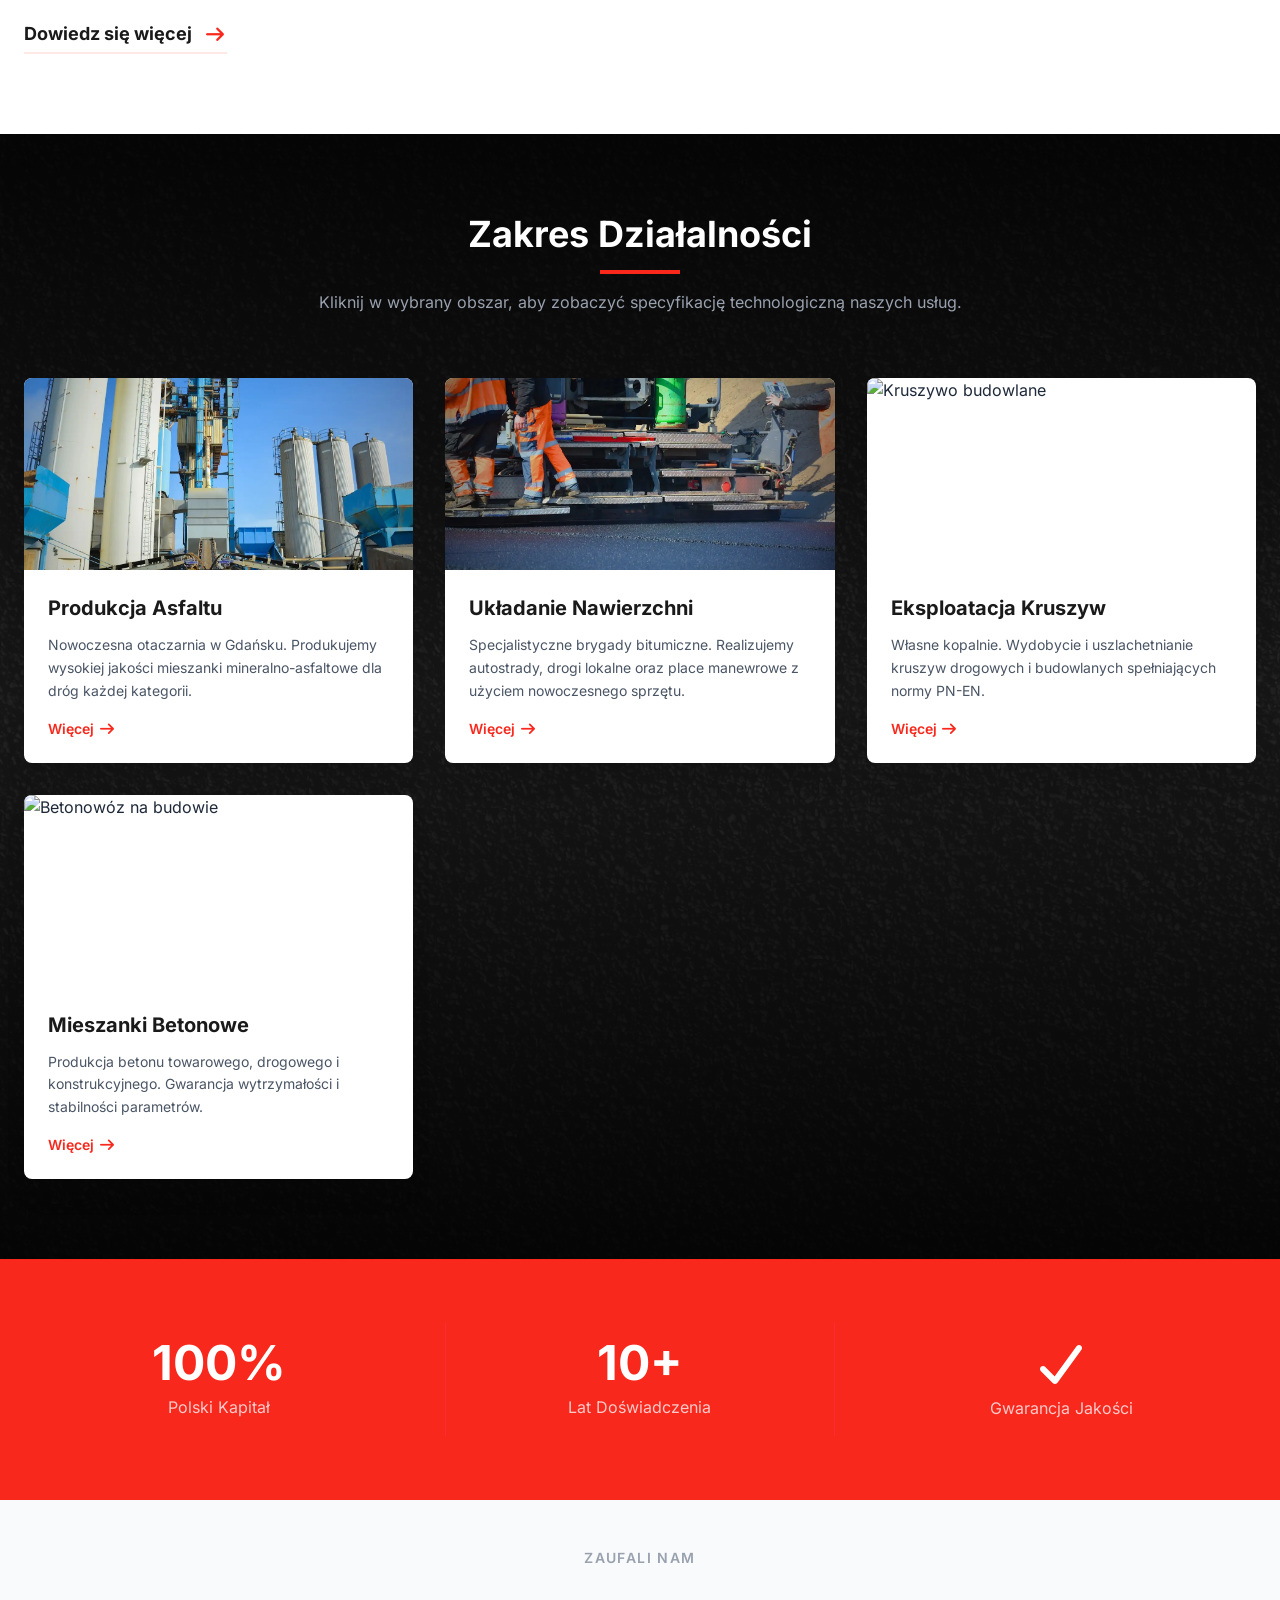
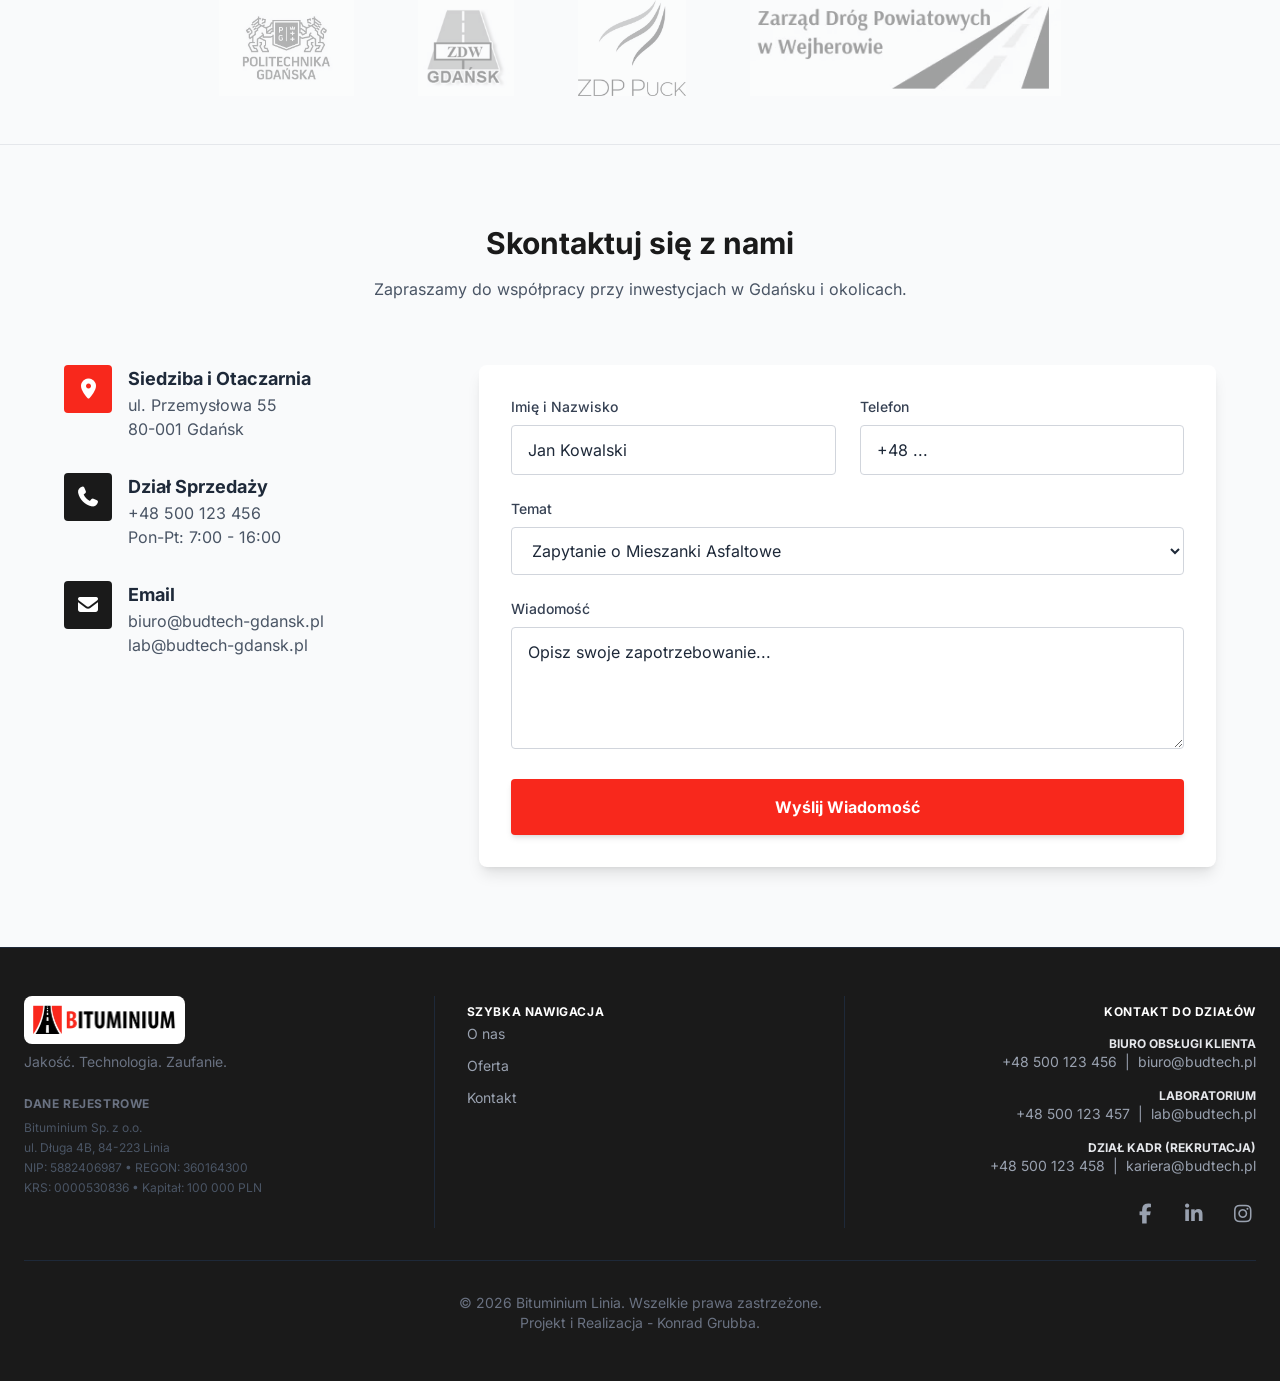
==== commit b79f228f: "Add files via upload" ====
--- a/index.html
+++ b/index.html
@@ -34,7 +34,7 @@
         class="fixed w-full z-50 transition-all duration-300 bg-gradient-to-b from-white/80 to-transparent text-white py-6">
         <div class="container mx-auto px-6 flex justify-between items-center">
             <a href="index.html" class="flex items-center">
-                <img src="Assets/Images/logo.png" alt="Bituminium" class="h-8 w-auto object-contain">
+                <img src="Assets/Images/logo.webp" alt="Bituminium" class="h-8 w-auto object-contain">
             </a>
 
             <!-- Desktop Menu -->
@@ -75,7 +75,7 @@
 
         <!-- Video Background -->
         <div class="absolute inset-0 w-full h-full z-0">
-            <video autoplay muted loop playsinline class="object-cover w-full h-full">
+            <video autoplay muted loop playsinline poster="Assets/Images/index_hero.webp" class="object-cover w-full h-full">
                 <source src="Assets/Video/Hero.mp4" type="video/mp4">
                 Twoja przeglądarka nie obsługuje wideo.
             </video>
@@ -180,7 +180,7 @@
 
                     <div class="relative w-full group cursor-pointer">
                         <a href="about.html" class="block relative z-10 overflow-hidden rounded-lg shadow-2xl">
-                            <img src="Assets/Images/lab1.jpg" alt="Inżynierowie w laboratorium"
+                            <img src="Assets/Images/index_lab.webp" alt="Inżynierowie w laboratorium"
                                 class="w-full h-full object-cover transform transition duration-500 group-hover:scale-105 group-hover:brightness-90">
 
                             <div
@@ -208,7 +208,7 @@
         <!-- Dark Textured Background -->
         <div class="absolute inset-0 z-0 pointer-events-none">
             <!-- Ciemna tekstura asfaltu/betonu z niskim opacity -->
-            <img src="Assets/Images/asfalt.jpg" class="w-full h-full object-cover opacity-[0.15] grayscale"
+            <img src="Assets/Images/index_asfalt.webp" class="w-full h-full object-cover opacity-[0.15] grayscale"
                 alt="Tekstura tła">
             <!-- Winieta na krawędziach dla lepszego efektu -->
             <div class="absolute inset-0 bg-gradient-to-t from-black via-transparent to-black opacity-80"></div>
@@ -229,7 +229,7 @@
                 <div class="service-card bg-white rounded-lg shadow-xl border-0 overflow-hidden group fade-in-section"
                     onclick="openServiceModal('asfalt')">
                     <div class="h-48 overflow-hidden">
-                        <img src="Assets/Images/asfalt.jpg" alt="Otaczarnia mas bitumicznych"
+                        <img src="Assets/Images/index_service_asfalt.webp" alt="Otaczarnia mas bitumicznych"
                             class="w-full h-full object-cover transform group-hover:scale-110 transition duration-500">
                     </div>
                     <div class="p-6">
@@ -249,7 +249,7 @@
                 <div class="service-card bg-white rounded-lg shadow-xl border-0 overflow-hidden group fade-in-section delay-100"
                     onclick="openServiceModal('nawierzchnie')">
                     <div class="h-48 overflow-hidden">
-                        <img src="Assets/Images/MMA.jpg" alt="Rozściełacz asfaltu przy pracy"
+                        <img src="Assets/Images/index_service_laying.webp" alt="Rozściełacz asfaltu przy pracy"
                             class="w-full h-full object-cover transform group-hover:scale-110 transition duration-500">
                     </div>
                     <div class="p-6">
@@ -269,7 +269,7 @@
                 <div class="service-card bg-white rounded-lg shadow-xl border-0 overflow-hidden group fade-in-section delay-200"
                     onclick="openServiceModal('kruszywa')">
                     <div class="h-48 overflow-hidden">
-                        <img src="Assets/Images/zwirownia.jpg" alt="Kruszywo budowlane"
+                        <img src="Assets/Images/index_service_dig.webp" alt="Kruszywo budowlane"
                             class="w-full h-full object-cover transform group-hover:scale-110 transition duration-500">
                     </div>
                     <div class="p-6">
@@ -289,7 +289,7 @@
                 <div class="service-card bg-white rounded-lg shadow-xl border-0 overflow-hidden group fade-in-section"
                     onclick="openServiceModal('beton')">
                     <div class="h-48 overflow-hidden">
-                        <img src="Assets/Images/beton.jpg" alt="Betonowóz na budowie"
+                        <img src="Assets/Images/index_service_beton.webp" alt="Betonowóz na budowie"
                             class="w-full h-full object-cover transform group-hover:scale-110 transition duration-500">
                     </div>
                     <div class="p-6">
@@ -380,7 +380,7 @@
             <div class="flex flex-wrap justify-center items-center gap-10 md:gap-16">
 
                 <div class="partner-logo flex items-center justify-center">
-                    <img src="Assets/Images/PG.jpg" alt="Politechnika Gdańska"
+                    <img src="Assets/Images/PG.webp" alt="Politechnika Gdańska"
                         class="h-16 md:h-24 w-auto grayscale hover:grayscale-0 transition duration-300 opacity-60 hover:opacity-100">
                 </div>
 
@@ -395,7 +395,7 @@
                 </div>
 
                 <div class="partner-logo flex items-center justify-center">
-                    <img src="Assets/Images/ZDPW.png" alt="Zarząd Dróg Powiatowych w Wejherowie"
+                    <img src="Assets/Images/ZDPW.webp" alt="Zarząd Dróg Powiatowych w Wejherowie"
                         class="h-16 md:h-24 w-auto grayscale hover:grayscale-0 transition duration-300 opacity-60 hover:opacity-100">
                 </div>
 
@@ -497,7 +497,7 @@
                 <div
                     class="flex flex-col items-center md:items-start text-center md:text-left md:border-r border-gray-800 md:pr-8">
                     <a href="index.html" class="inline-block mb-2 bg-white rounded-lg p-2">
-                        <img src="Assets/Images/logo.png" alt="Bituminium Sp. z o. o."
+                        <img src="Assets/Images/logo.webp" alt="Bituminium Sp. z o. o."
                             class="h-8 w-auto object-contain">
                     </a>
                     <p class="text-gray-500 text-sm mb-6">Jakość. Technologia. Zaufanie.</p>
